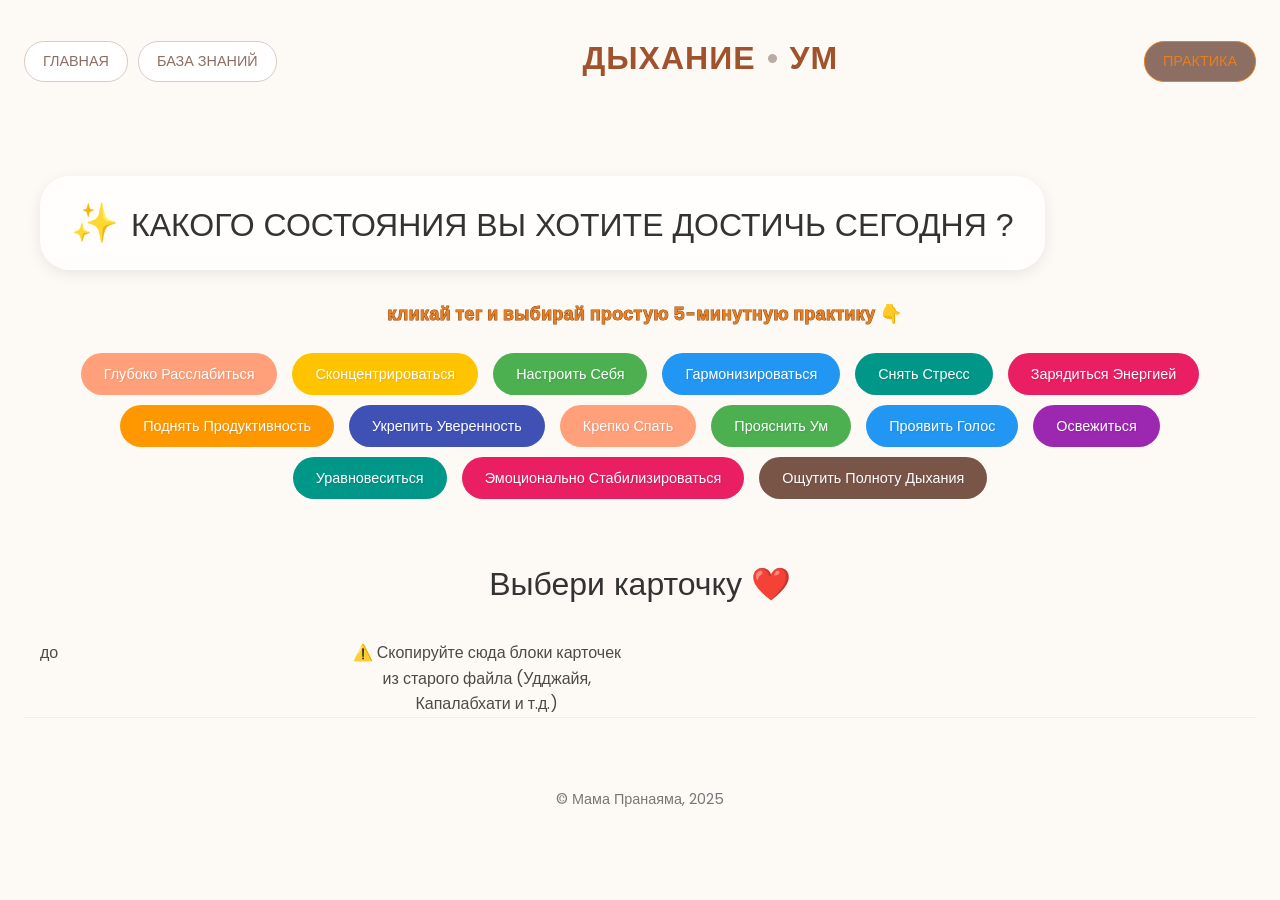
==== practice.html @ 649aad79 "Add initial HTML structure for practice page" ====
<!DOCTYPE html>
<html lang="ru">
<head>
    <meta charset="UTF-8">
    <meta name="viewport" content="width=device-width, initial-scale=1.0">
    <title>Мама-Пранаяма — Практика</title>
    <link rel="preconnect" href="https://fonts.googleapis.com">
    <link rel="preconnect" href="https://fonts.gstatic.com" crossorigin>
    <link href="https://fonts.googleapis.com/css2?family=Poppins:wght@300;400;500;600;700&display=swap" rel="stylesheet">
    <link rel="stylesheet" href="style.css">
</head>
<body>
    <div class="container">
        <!-- HEADER (Simplified) -->
        <header class="site-header">
            <div class="top-nav-bar">
                <div class="nav-group-left">
                    <a href="index.html" class="nav-button">ГЛАВНАЯ</a>
                    <a href="wiki.html" class="nav-button">БАЗА ЗНАНИЙ</a>
                </div>
                <h1 class="site-title">
                    <a class="site-title-link" href="index.html"> 
                      <span class="title-part">ДЫХАНИЕ</span><span class="title-separator"> • </span>
                      <span class="title-part">УМ</span>
                    </a>
                </h1>
                <div class="nav-group-right">
                    <a href="practice.html" class="nav-button current-page" style="border-color: #E67E22; color: #E67E22;">ПРАКТИКА</a>
                </div>
            </div>
        </header>

        <main class="pranayama-content">
            <!-- GAME / MOOD SELECTOR (Moved here from Index Header) -->
            <h2 id="tags-section" class="tags-prompt-headline">КАКОГО СОСТОЯНИЯ ВЫ ХОТИТЕ ДОСТИЧЬ СЕГОДНЯ ?</h2>
            <div class="tags-navigation">
                <div class="tag-prompt"> кликай тег и выбирай простую 5-минутную практику 👇</div> 
                
                <nav class="tags-navigation" aria-label="Фильтр техник по тегам">
                    <button class="tag" data-tag="Глубоко_Расслабиться" style="--tag-color: #FFA07A;">Глубоко Расслабиться</button>
                    <button class="tag" data-tag="Сконцентрироваться" style="--tag-color: #FFC300;">Сконцентрироваться</button>
                    <button class="tag" data-tag="Настроить_Себя" style="--tag-color: #4CAF50;">Настроить Себя</button>
                    <button class="tag" data-tag="Гармонизироваться" style="--tag-color: #2196F3;">Гармонизироваться</button>
                    <button class="tag" data-tag="Снять_Стресс" style="--tag-color: #009688;">Снять Стресс</button>
                    <button class="tag" data-tag="Зарядиться_Энергией" style="--tag-color: #E91E63;">Зарядиться Энергией</button>
                    <button class="tag" data-tag="Поднять_Продуктивность" style="--tag-color: #FF9800;">Поднять Продуктивность</button>
                    <button class="tag" data-tag="Укрепить_Уверенность" style="--tag-color: #3F51B5;">Укрепить Уверенность</button>
                    <button class="tag" data-tag="Крепко_Спать" style="--tag-color: #FFA07A;">Крепко Спать</button>
                    <button class="tag" data-tag="Прояснить_Ум" style="--tag-color: #4CAF50;">Прояснить Ум</button>
                    <button class="tag" data-tag="Проявить_Голос" style="--tag-color: #2196F3;">Проявить Голос</button>
                    <button class="tag" data-tag="Освежиться" style="--tag-color: #9C27B0;">Освежиться</button>
                    <button class="tag" data-tag="Уравновеситься" style="--tag-color: #009688;">Уравновеситься</button>
                    <button class="tag" data-tag="Эмоционально_Стабилизироваться" style="--tag-color: #E91E63;">Эмоционально Стабилизироваться</button>
                    <button class="tag" data-tag="Ощутить_Полноту_Дыхания" style="--tag-color: #795548;">Ощутить Полноту Дыхания</button>
                </nav>
            </div>

            <h2>Выбери карточку ❤️</h2>
            <!-- GRID WITH CARDS -->
            <div class="pranayama-grid" id="pranayamaGrid">
                <!-- Вставь сюда весь код карточек (<a href... class="pranayama-block">...</a>) из твоего старого index.html -->
                <!-- Я не буду дублировать их все здесь, чтобы не забивать ответ, просто скопируй блоки от <!-- Удджайя --> до <!-- Ситали -->
                <!-- НАЧАЛО ВСТАВКИ -->
                  <!-- Сюда вставь карточки -->
                  <p style="text-align:center; width: 100%;">⚠️ Скопируйте сюда блоки карточек из старого файла (Удджайя, Капалабхати и т.д.)</p>
                <!-- КОНЕЦ ВСТАВКИ -->
            </div>
        </main>

        <footer>
             <p style="text-align: center; margin-top: 40px;">© Мама Пранаяма, 2025</p>
        </footer>
    </div>
    <script src="script.js"></script>
</body>
</html>
---- style.css ----
/* Общие стили и сброс */

* {
    box-sizing: border-box;
    margin: 0;
    padding: 0;
}

html {
    scroll-behavior: smooth;
}

body {
    font-family: 'Poppins', -apple-system, BlinkMacSystemFont, 'Segoe UI', Roboto, Helvetica, Arial, sans-serif;
    line-height: 1.6;
    color: #4A4A4A;
    
    /* === ИЗМЕНЕНИЯ ЗДЕСЬ === */
    /* 1. Указываем путь к вашей сгенерированной картинке */
    background-image: url('https://25rom.github.io/texture-background.png'); 
    /* 2. Задаем базовый цвет фона, который будет виден, пока картинка грузится */
    background-color: #FFFBF5; 
    /* 3. Важное свойство, которое "прибивает" фон к окну браузера, чтобы он не прокручивался вместе с контентом */
    background-attachment: fixed;
    /* 4. Растягиваем картинку, чтобы она покрывала весь экран без искажений */
    background-size: cover;  /*cover
    
    display: flex;
    flex-direction: column;
    align-items: center;
    min-height: 100vh;
    padding: 20px;
}

/* body {
    font-family: 'Poppins', -apple-system, BlinkMacSystemFont, 'Segoe UI', Roboto, Helvetica, Arial, sans-serif;
    line-height: 1.6;
    color: #4A4A4A; /* Основной цвет текста на странице */
   /* background: linear-gradient(135deg, #FFF0E0 0%, #FFFAF0 100%);
  /*  display: flex;
   /* flex-direction: column;
 /*   align-items: center;
  /*  min-height: 100vh;
  /*  padding: 20px; /* ЗАКОММЕНТИРОВАЛ ЧТОБЫ ИСПОЛЬЗОВАТЬ ТЕКСТУРУ
/* }

.container {
    width: 100%;
    max-width: 1200px;
    margin: 0 auto;
    display: flex;
    flex-direction: column;
    flex-grow: 1;
}

/* Заголовок сайта и верхняя навигация */
.site-header {
    text-align: center;
    margin-bottom: 20px;
    width: 100%;
}

.top-nav-bar {
    display: flex;
    justify-content: space-between;
    align-items: center;
    margin-bottom: 25px;
    flex-wrap: wrap;
}

.nav-group-left,
.nav-group-right {
    display: flex;
    align-items: center;
    gap: 10px;
}

.site-title { /* Родительский H1 */
    font-size: 2em;
    font-weight: 600;
    letter-spacing: 1px;
    font-family: 'Poppins', sans-serif;
    margin: 0 15px;
    flex-grow: 1;
    text-align: center;
    min-width: 200px;
}

.site-title-link {
    text-decoration: none;
    color: #A0522D;
    position: relative;
    display: inline-block;
    padding-bottom: 8px;
    transition: letter-spacing 0.3s ease-out, color 0.3s ease-out;
    cursor: pointer;
}

.site-title-link .title-separator {
    color: #BCAAA4;
    transition: color 0.3s ease-out;
}

.site-title-link::after {
    content: '';
    position: absolute;
    left: 10%;
    width: 80%;
    bottom: 0;
    height: 1.5px;
    background-color: #E67E22;
    transform: scaleX(0);
    transform-origin: center;
    transition: transform 0.35s cubic-bezier(0.19, 1, 0.22, 1);
}

.site-title-link:hover {
    letter-spacing: 1.8px;
    color: #E67E22;
}

.site-title-link:hover .title-separator {
    color: #FFB74D;
}

.site-title-link:hover::after {
    transform: scaleX(1);
}

.nav-button {
    background-color: #FFFFFF;
    color: #8D6E63;
    padding: 8px 18px;
    text-decoration: none;
    border-radius: 20px;
    font-weight: 500;
    font-size: 0.9em;
    transition: background-color 0.2s, transform 0.2s, color 0.2s, border-color 0.2s, box-shadow 0.2s;
    border: 1.5px solid #D7CCC8;
    white-space: nowrap;
}

.nav-button:hover {
    background-color: #F5F5F5;
    color: #795548;
    border-color: #BCAAA4;
    transform: translateY(-1px);
    box-shadow: 0 2px 4px rgba(0,0,0,0.05);
}

.nav-button.active {
    background-color: #E0E0E0;
    color: #6D4C41;
    border: 1.5px solid #795548;
    box-shadow: 0 0 8px rgba(121, 85, 72, 0.2);
}

.tag-prompt {
    font-family: 'Poppins', sans-serif;
    font-size: 1.1em;
    font-weight: 600;
    color: #E67E22;
    margin-bottom: 15px;
    text-align: left;
    padding-left: 10px;
    -webkit-text-stroke: 1px #8B4513;
    text-stroke: 1px #8B4513;
    paint-order: stroke fill;
    letter-spacing: 0.5px;
}

.tags-navigation {
    display: flex;
    flex-wrap: wrap;
    justify-content: center;
    gap: 10px 15px;
    margin-bottom: 30px;
}

.tag {
    background-color: var(--tag-color, #E0E0E0);
    color: #fff;
    padding: 10px 20px;
    border: 3px solid transparent;
    border-radius: 25px;
    cursor: pointer;
    font-size: 0.9em;
    font-weight: 500;
    transition: transform 0.2s ease-in-out, box-shadow 0.2s ease-in-out, background-color 0.2s ease-in-out, filter 0.2s ease-in-out, border-color 0.2s ease-in-out;
    text-shadow: 1px 1px 2px rgba(0,0,0,0.1);
}

.tag:hover {
    transform: translateY(-2px) scale(1.05);
    box-shadow: 0 4px 10px rgba(0, 0, 0, 0.15);
}

.tag.active {
    border: 3px solid #FFFFFF;
    box-shadow: 0 0 10px var(--tag-color, #777), 0 0 5px rgba(0,0,0,0.3);
    filter: brightness(1.1);
    transform: scale(1.03);
}
.tag.reset-filter {
    background-color: #777;
    color: white;
    border-color: transparent;
}
.tag.reset-filter:hover {
     background-color: #555;
     box-shadow: 0 4px 10px rgba(0, 0, 0, 0.15);
}

/* Контент с пранаямами (index.html) */
.pranayama-content h2 {
    text-align: center;
    font-size: 2em;
    color: #333;
    margin-bottom: 30px;
    font-weight: 400;
}

.pranayama-grid {
    display: grid;
    grid-template-columns: repeat(auto-fill, minmax(280px, 1fr)); /* Возвращаем auto-fill для правильной сетки */
    gap: 25px;
    justify-content: center; /* Центрируем группу карточек */
}

    /* =================================================================== */
/* === СТИЛИ ДЛЯ СЕКЦИИ "ТИПЫ ПРАКТИК" С ФОНОВЫМ ИЗОБРАЖЕНИЕМ === */
/* =================================================================== */

.pranayama-types-section {
    /* 1. Добавляем ваше фоновое изображение по прямой ссылке */
    background-image: url('https://25rom.github.io/texture-background01.jpeg');
    
    /* 2. Настраиваем его отображение */
    background-size: cover; /* Растягивает картинку, чтобы она полностью покрыла блок */
    background-position: center center; /* Центрирует картинку */
    
    /* 3. Добавляем отступы, скругление и тень для красоты */
    padding: 50px 20px; /* Вертикальные отступы 50px, горизонтальные 20px */
    border-radius: 15px; /* Скругляем углы всего блока */
    margin: 40px 0; /* Добавляем внешние отступы, чтобы отделить от других секций */
    box-shadow: 0 5px 20px rgba(0, 0, 0, 0.08);
    text-align: center;
}

/* --- Улучшаем читаемость заголовка на новом фоне --- */
.pranayama-types-section h2 {
    color: #333; /* Убеждаемся, что цвет контрастный */
    /* Добавляем легкую тень под текстом, чтобы он "отделился" от фона */
    text-shadow: 0px 1px 3px rgba(255, 255, 255, 0.6); 
    margin-bottom: 30px; /* Увеличиваем отступ до кнопок */
}

    
/* =================================================================== */
/* === ОБНОВЛЕННЫЕ СТИЛИ ДЛЯ КАРТОЧЕК ПРАНАЯМ С ФОНОВЫМ ИЗОБРАЖЕНИЕМ === */
/* =================================================================== */

.pranayama-block {
    /* --- ИЗМЕНЕНИЯ В ОСНОВНОМ БЛОКЕ --- */
    /* Убираем сплошной цвет фона */
    /* background-color: #ffffff; */ 

    /* 1. Добавляем ваше фоновое изображение по прямой ссылке */
    background-image: url('https://25rom.github.io/texture-background0.jpeg');
    
    /* 2. Настраиваем его отображение */
    background-size: cover; /* Растягивает картинку, чтобы она полностью покрыла блок */
    background-position: center center; /* Центрирует картинку */
    background-repeat: no-repeat; /* Запрещает повторение */
    
    /* 3. Остальные стили для позиционирования и анимации */
    border-radius: 12px;
    padding: 50px 20px 40px 20px;
    text-align: center;
    text-decoration: none;
    color: #333;
    box-shadow: 0 5px 15px rgba(0, 0, 0, 0.08);
    transition: top 0.3s ease-in-out, box-shadow 0.3s ease-in-out, opacity 0.3s ease-in-out;
    display: flex;
    flex-direction: column;
    justify-content: center;
    min-height: 170px;
    position: relative; /* Необходимо для работы псевдо-элемента и дочерних absolute-элементов */
    top: 0;
  /*  overflow: hidden; /* Скрывает все, что выходит за пределы скругленных углов (важно для ::before) */
    z-index: 1;
}

/* --- ДОБАВЛЕН ПСЕВДО-ЭЛЕМЕНТ ДЛЯ УЛУЧШЕНИЯ ЧИТАЕМОСТИ --- */
/* Этот слой находится между фоновой картинкой и текстом */
.pranayama-block::before {
    content: '';
    position: absolute;
    top: 0;
    left: 0;
    width: 100%;
    height: 100%;
    /* Белый полупрозрачный слой. 0.7 - 70% непрозрачности. Можете поставить 0.8, если текст плохо видно. */
    background-color: rgba(255, 255, 255, 0.7); 
    z-index: -1; /* Помещаем этот слой ПОД текстом, но НАД фоновой картинкой */
    transition: background-color 0.3s ease; /* Плавный переход для hover-эффекта */
}

/* --- ЭФФЕКТ ПРИ НАВЕДЕНИИ --- */
.pranayama-block:hover {
    top: -5px;
    box-shadow: 0 8px 25px rgba(0, 0, 0, 0.12);
    z-index: 9999;
}

/* При наведении делаем белый слой чуть более прозрачным, чтобы картинка стала четче */
.pranayama-block:hover::before {
    background-color: rgba(255, 255, 255, 0.5);
}


/* --- ИСПРАВЛЕННЫЕ СТИЛИ ДЛЯ ВНУТРЕННЕГО КОНТЕНТА --- */
/* Убеждаемся, что весь текст и иконки находятся НАД фоном */

.pranayama-block h3 {
    font-size: 1.4em;
    font-weight: 500;
    margin: 0;
    position: relative; /* Добавляем, чтобы z-index сработал */
    z-index: 9999; /* Явно указываем, что заголовок находится выше фона */
}

.pranayama-top-info {
    position: absolute;
    top: 15px;
    left: 15px;
    display: flex;
    align-items: center;
    gap: 8px;
    z-index: 9999; /* Этот z-index уже был, он достаточно высокий, все отлично */
}
.pranayama-class-label {
    padding: 4px 10px;
    font-size: 0.75em;
    font-weight: 600;
    color: white;
    border-radius: 5px;
    text-transform: uppercase;
    letter-spacing: 0.5px;
}
.label-basic { background-color: #808000; }
.label-balancing { background-color: #40E0D0; }
.label-activating { background-color: #FFA500; }
.label-calming { background-color: #B0C4DE; }

.level-indicator {
    position: relative;
    display: inline-flex;
    align-items: center;
    cursor: default;
}
.level-icon { font-size: 1.2em; line-height: 1; }
.level-tooltip-text {
    visibility: hidden; opacity: 0; width: 260px; background-color: #444;
    color: #fff; text-align: left; border-radius: 6px; padding: 10px 15px;
    position: absolute; z-index: 9999;
    bottom: 140%; left: 50%;
    transform: translateX(-50%);
    transition: opacity 0.3s ease-in-out, visibility 0.3s ease-in-out;
    box-shadow: 0 2px 8px rgba(0,0,0,0.2); font-size: 0.8em; line-height: 1.5;
}
.level-tooltip-text strong { color: #FFD700; display: block; margin-bottom: 5px; }
.level-indicator:hover .level-tooltip-text { visibility: visible; opacity: 1; }

.tooltip-icon-container {
    position: absolute;
    top: 15px;
    right: 15px;
    cursor: pointer;
    z-index: 9999;
}
.tooltip-icon {
    display: inline-block; width: 22px; height: 22px; border-radius: 50%;
    background-color: #A0A0A0; color: white; text-align: center;
    line-height: 22px; font-size: 0.9em; font-weight: bold; transition: background-color 0.2s;
}
.tooltip-icon-container:hover .tooltip-icon { background-color: #777; }

.tooltip-text {
    visibility: hidden; opacity: 0;
    width: 280px; 
    background-color: #3f3f3f;
    color: #f0f0f0;
    text-align: left;
    border-radius: 8px;
    padding: 15px;
    position: absolute; z-index: 9999;
    bottom: 130%;
    right: 0;
    transition: opacity 0.35s cubic-bezier(0.25, 0.8, 0.25, 1),
                visibility 0.35s cubic-bezier(0.25, 0.8, 0.25, 1),
                transform 0.35s cubic-bezier(0.25, 0.8, 0.25, 1);
    box-shadow: 0 8px 25px rgba(0,0,0,0.3);
    font-size: 0.7em; 
    line-height: 1.5; 
    transform: translateY(10px);
}

.tooltip-icon-container:hover .tooltip-text {
    visibility: visible;
    opacity: 1;
    transform: translateY(0);
}

.tooltip-text strong {
    color: #FFC107;
    display: block;
    margin-bottom: 4px;
    font-size: 1.05em;
    border-bottom: 1px solid #555;
    padding-bottom: 6px;
}

.tooltip-text p {
    margin-bottom: 4px;
    /* white-space: nowrap;    // Убедись, что это закомментировано или удалено для переноса */
}
.tooltip-text p:last-child {
    margin-bottom: 0;
}

.tooltip-text::after {
    content: "";
    position: absolute;
    top: 100%;
    right: 15px;
    border-width: 7px;
    border-style: solid;
    border-color: #3f3f3f transparent transparent transparent;
}


.pranayama-block.filtered-out {
    opacity: 0.25;
    pointer-events: none;
    transform: scale(0.95) translateY(0);
}

.pranayama-duration {
    position: absolute;
    bottom: 15px;
    left: 15px;
    display: flex;
    align-items: center;
    font-size: 0.8em;
    color: #555;
    background-color: rgba(240, 240, 240, 0.9);
    padding: 5px 8px;
    border-radius: 6px;
    z-index: 5;
}

.duration-icon {
    margin-right: 6px;
    font-size: 1.1em;
    line-height: 1;
}
.duration-text {
    font-weight: 500;
}

/* Стили для контентных страниц (friends.html, projects.html, 101.html) */
.content-page {
    padding: 20px 0;
    flex-grow: 1;
}
.content-page h2 {
    text-align: center;
    font-size: 2.2em;
    color: #333;
    margin-bottom: 40px;
    font-weight: 500;
}

.content-grid {
    display: grid;
    grid-template-columns: repeat(auto-fit, minmax(280px, 1fr));
    gap: 25px;
}

.content-block {
    background-color: #ffffff;
    border-radius: 10px;
    padding: 25px 20px;
    text-align: center;
    text-decoration: none;
    color: #333;
    box-shadow: 0 4px 12px rgba(0, 0, 0, 0.07);
    transition: transform 0.2s ease-in-out, box-shadow 0.2s ease-in-out;
    display: flex;
    flex-direction: column;
    justify-content: center;
    align-items: center;
    min-height: 120px;
}

.content-block:hover {
    transform: translateY(-4px);
    box-shadow: 0 6px 20px rgba(0, 0, 0, 0.1);
}

.content-block h3 {
    font-size: 1.3em;
    font-weight: 500;
    margin: 0;
}

/* Кнопки контактов в футере */
.contact-buttons {
    display: flex;
    justify-content: center;
    gap: 20px;
    margin-bottom: 15px;
}

.contact-button {
    display: inline-flex;
    align-items: center;
    justify-content: center;
    width: 44px;
    height: 44px;
    border-radius: 50%;
    color: white;
    text-decoration: none;
    transition: background-color 0.2s, transform 0.2s;
    box-shadow: 0 2px 5px rgba(0,0,0,0.15);
}

.contact-button svg {
    width: 22px;
    height: 22px;
}

.contact-button:hover {
    transform: translateY(-2px);
    box-shadow: 0 4px 8px rgba(0,0,0,0.2);
}

.contact-telegram { background-color: #0088cc; }
.contact-telegram:hover { background-color: #0077b3; }
.contact-email { background-color: #c71610; }
.contact-email:hover { background-color: #b3120e; }

/* Подвал */
footer {
    text-align: center;
    margin-top: auto;
    padding: 30px 0 10px 0;
    color: #777;
    font-size: 0.9em;
    border-top: 1px solid #eee;
    width: 100%;
}

/* Адаптивность */
@media (max-width: 992px) {
    .site-title { font-size: 1.8em; }
    .nav-button { padding: 7px 15px; font-size: 0.85em; }
}

@media (max-width: 768px) {
    .top-nav-bar { flex-direction: column; gap: 15px; }
    .nav-group-left, .nav-group-right { width: 100%; justify-content: center; }
    .site-title { font-size: 1.9em; margin-bottom: 10px; order: -1; }
    .tag-prompt { text-align: center; margin-top: 10px; }
    .pranayama-content h2, .content-page h2 { font-size: 1.8em; }
    .pranayama-grid { /* На мобильных auto-fit может быть предпочтительнее, чтобы избежать пустого пространства справа, если последняя строка неполная */
        grid-template-columns: repeat(auto-fit, minmax(250px, 1fr)); 
        gap: 20px;
        /* justify-content: center; -- Для auto-fit обычно не так критично, как для auto-fill */
    }
    .content-grid { grid-template-columns: repeat(auto-fit, minmax(250px, 1fr)); gap: 20px; }
    .tooltip-text { width: calc(100vw - 60px) !important; max-width: 300px !important; }
}
/* Стили для иконки чакры (глаз) и ее тултипа */
/* ================================================================ */
/* ИСПРАВЛЕННЫЕ И АДАПТИРОВАННЫЕ СТИЛИ ДЛЯ ТУЛТИПА ЧАКРЫ (👁)   */
/* ================================================================ */

.chakra-info-container {
    position: absolute;
    bottom: 15px;      
    right: 15px;       
    z-index: 9999; /* Чуть выше, чем другие элементы карточки, но ниже тултипа */
    cursor: default; 
}

.chakra-eye-icon {
    display: inline-block;
    font-size: 1.6em; /* Размер иконки "глаз", можно настроить */
    line-height: 1;
    color: #757575; /* Цвет иконки "глаз", можно настроить */
    transition: transform 0.2s ease-out, color 0.2s ease-out;
}

.chakra-info-container:hover .chakra-eye-icon {
    transform: scale(1.15);
    color: #333;
}

.chakra-tooltip-text {
    /* --- ИСХОДНОЕ СОСТОЯНИЕ: СКРЫТ --- */
    visibility: hidden; 
    opacity: 0;
    
    /* --- ВНЕШНИЙ ВИД (как у .tooltip-text) --- */
    width: auto; /* Автоматическая ширина по содержимому */
    min-width: 160px; /* Минимальная ширина для читаемости */
    max-width: 280px; /* Максимальная ширина, как у эталона */
    background-color: #3f3f3f;
    color: #f0f0f0;
    text-align: left;
    border-radius: 8px;
    padding: 10px 15px; /* Внутренние отступы, как у эталона (или чуть меньше, например 10px 12px) */
    box-shadow: 0 5px 15px rgba(0,0,0,0.25); /* Тень */
    font-size: 0.8em;  /* Размер шрифта, можно немного увеличить до 0.85em, если нужно */
    line-height: 1.5;  /* Межстрочный интервал */
    white-space: normal; /* Для переноса строк */

    /* --- ПОЗИЦИОНИРОВАНИЕ (ВАЖНО!) --- */
    position: absolute; 
    z-index: 9999;       /* Выше чем иконка и другие элементы */
    bottom: 115%;      /* Расположение НАД родительским .chakra-info-(т.е. над иконкой "👁") 
                           Подбирай значение (110%-130%), чтобы было комфортно и стрелочка смотрела куда надо */
    right: -5px;       /* Сдвигаем немного вправо относительно правого края иконки, чтобы выровнять по аналогии с .tooltip-text (который right:0 от своего контейнера)
                           Можешь экспериментировать с этим значением (0, -5px, 5px) */
    
    /* --- АНИМАЦИЯ (как у .tooltip-text) --- */
    transform: translateY(10px); /* Начальное смещение вниз для анимации "вылета" */
    transition: opacity 0.3s cubic-bezier(0.25, 0.8, 0.25, 1),
                visibility 0.3s cubic-bezier(0.25, 0.8, 0.25, 1), /* Немного короче, чтобы быстрее скрывался */
                transform 0.3s cubic-bezier(0.25, 0.8, 0.25, 1);
    pointer-events: none; /* Чтобы не мешал событиям мыши */
}

.chakra-info-container:hover .chakra-tooltip-text {
    visibility: visible;
    opacity: 1;
    transform: translateY(0); /* Возвращаем на место при наведении */
}

.chakra-tooltip-text strong { /* Для заголовка "☸ ЧАКРА:" */
    color: #FFD700; /* Желтый цвет, как у эталона */
    display: block;
    font-size: 1.05em; /* Размер шрифта заголовка */
    
    /* --- ЛИНИЯ-РАЗДЕЛИТЕЛЬ И ОТСТУПЫ (как у .tooltip-text strong) --- */
    border-bottom: 1px solid #555; /* Линия-разделитель */
    margin-bottom: 4px;   /* Отступ ПОД текстом заголовка ДО линии */
    padding-bottom: 6px;  /* Отступ ПОД линией ДО первого названия чакры */
}
/* ЭТУ ШТУКУ ВСТАВИЛ
.tooltip-text p {
    margin-bottom: 4px;
    /* white-space: nowrap;    // Убедись, что это закомментировано или удалено для переноса */
}
.tooltip-text p:last-child {
    margin-bottom: 0;
}
/* ЭТУ ШТУКУ ВСТАВИЛ
/* --- СТРЕЛОЧКА (как у .tooltip-text::after, но центрируем) --- */
.chakra-tooltip-text::after {
    content: "";
    position: absolute;
    top: 100%; /* Снизу тултипа */
    /* Центрируем стрелку относительно тултипа */
    left: 50%; 
    transform: translateX(-50%); 
    /* Если тултип выравнивается по правому краю иконки, 
       то стрелку можно привязать к правому краю, как у эталона:
       right: 15px; (убери left и transform) - НО ДЛЯ НАШЕГО СЛУЧАЯ ЦЕНТР ЛУЧШЕ */

    border-width: 7px;
    border-style: solid;
    border-color: #3f3f3f transparent transparent transparent; /* Треугольник, указывающий вниз (к иконке) */
}

/* Стиль для названий чакр - НЕБЕСНО-ГОЛУБОЙ ТЕПЛОГО ОТТЕНКА */
.chakra-tooltip-text span[style*="color"] { /* Применяем к спанам с инлайн-стилем цвета, если он там остался */
  /*  color: #87CEEB !important; /* Небесно-голубой. '!important' на всякий случай, если инлайн-стиль будет мешать */
}
/* Если инлайн-стилей цвета в HTML для чакр уже нет, а есть класс .chakra-name, то: */
/*
.chakra-tooltip-text .chakra-name {
    color: #87CEEB; // SkyBlue
    // Или более теплый оттенок:
    // color: #ADD8E6; // LightBlue
    // color: #B0E0E6; // PowderBlue
}
*/

@media (max-width: 480px) {
    body { padding: 10px; }
    .site-title { font-size: 1.5em; }
    .nav-button { padding: 6px 12px; font-size: 0.8em; }
    .nav-group-left, .nav-group-right { flex-wrap: wrap; gap: 8px; }
    .tag-prompt { font-size: 1em; }
    .tag { padding: 7px 12px; font-size: 0.8em; }
    .pranayama-block, .content-block { min-height: 100px; }
    .pranayama-block h3, .content-block h3 { font-size: 1.1em; }
    .pranayama-top-info { top: 10px; left: 10px; gap: 6px;}
    .tooltip-icon-{ top: 10px; right: 10px; }
    .tooltip-text, .level-tooltip-text { width: calc(100vw - 40px) !important; max-width: 250px !important; }
    .pranayama-duration { bottom: 10px; left: 10px; font-size: 0.75em; }
}

/* --- Базовый слой для ВСЕХ карточек --- */
.pranayama-block {
    position: relative; /* Обязательно, чтобы z-index сработал */
    z-index: 1;         /* Начальный слой для всех карточек */
}

/* =================================================================== */
/* ===       ИНФОГРАФИКА С СИЛУЭТОМ (ИСПРАВЛЕННЫЕ ТУЛТИПЫ)        === */
/* =================================================================== */

.silhouette-infographic-section {
    text-align: center;
    padding: 60px 20px;
    margin-top: 40px;
}

.infographic-container {
    position: relative;
    max-width: 500px;
    margin: 0 auto;
    opacity: 0.85;
    background-image: url('pranayama-infographic.png');
    background-size: contain;
    background-position: center;
    background-repeat: no-repeat;
    aspect-ratio: 1 / 1;
}

.interactive-marker {
    position: absolute;
    transform: translate(-50%, -50%);
    z-index: 20; /* Поднимаем маркеры выше */
}

.interactive-marker:hover {
    z-index: 20; /* При наведении маркер становится еще выше */
}

.marker-dot {
    width: 20px;
    height: 20px;
    background-color: rgba(255, 122, 89, 0.7);
    border-radius: 50%;
    border: 2px solid white;
    box-shadow: 0 0 0 5px rgba(255, 122, 89, 0.3);
    cursor: pointer;
    transition: transform 0.3s ease;
}

/* ОБЩИЕ СТИЛИ ДЛЯ ТУЛТИПА */
.tooltip-content {
    position: absolute;
    width: 260px;
    padding: 18px;
    border-radius: 12px;
    text-align: left;
    background-color: rgba(255, 255, 255, 0.85);
    backdrop-filter: blur(8px);
    -webkit-backdrop-filter: blur(8px);
    border: 1px solid rgba(255, 255, 255, 0.9);
    box-shadow: 0 4px 15px rgba(0,0,0,0.1);
    opacity: 0;
    visibility: hidden;
    transition: opacity 0.3s ease, transform 0.3s ease;
    pointer-events: none; /* Важно, чтобы не мешать другим :hover */
}

/* СТРЕЛОЧКА */
.tooltip-content::after {
    content: '';
    position: absolute;
    border-width: 8px;
    border-style: solid;
}

/* Модификатор: открывается ВПРАВО */
.tooltip-opens-right .tooltip-content {
    top: 50%;
    left: 140%;
    transform: translate(10px, -50%);
}
.tooltip-opens-right .tooltip-content::after {
    top: 50%; right: 100%;
    transform: translateY(-50%);
    border-color: transparent rgba(255, 255, 255, 0.85) transparent transparent;
}

/* Модификатор: открывается ВЛЕВО */
.tooltip-opens-left .tooltip-content {
    top: 50%;
    right: 140%;
    transform: translate(-10px, -50%);
}
.tooltip-opens-left .tooltip-content::after {
    top: 50%; left: 100%;
    transform: translateY(-50%);
    border-color: transparent transparent transparent rgba(255, 255, 255, 0.85);
}

/* Текст внутри тултипа */
.tooltip-content h4 {
    margin-top: 0; margin-bottom: 10px; padding-bottom: 8px;
    color: #2c2c2c;
    font-weight: 600;
    text-align: center;
    border-bottom: 1px solid rgba(0,0,0,0.08);
}
.tooltip-content p {
    font-size: 0.95rem;
    color: #3f3f3f;
    line-height: 1.5;
    margin: 0;
    white-space: normal;
}

/* Показываем тултип при наведении на маркер */
.interactive-marker:hover .tooltip-content {
    opacity: 1;
    visibility: visible;
    transform: translate(0, -50%);
    pointer-events: auto;
}

/* =================================================================== */
/* === ФИНАЛЬНЫЙ ИСПРАВЛЕННЫЙ CSS ДЛЯ ИНФОГРАФИКИ (v3) === */
/* =================================================================== */

/* --- Стили для секции с инфографикой --- */
.silhouette-infographic-section {
    text-align: center;
    padding: 0 20px 60px 20px; 
    margin-top: 20px; 
}

.infographic-{
    position: relative;
    max-width: 500px;
    margin: 0 auto;
    opacity: 0.85;
    background-image: url('pranayama-infographic.png');
    background-size: contain;
    background-position: center;
    background-repeat: no-repeat;
    aspect-ratio: 1 / 1;
}

.interactive-marker {
    position: absolute;
    transform: translate(-50%, -50%);
}

.marker-dot {
    width: 20px;
    height: 20px;
    background-color: rgba(255, 122, 89, 0.7);
    border-radius: 50%;
    border: 2px solid white;
    box-shadow: 0 0 0 5px rgba(255, 122, 89, 0.3);
    cursor: pointer;
    transition: transform 0.3s ease;
}

/* --- ОБЩИЕ стили для всех тултипов (ФИНАЛЬНЫЙ ДИЗАЙН) --- */
.tooltip-content {
    position: absolute;
    
    /* ФИКС ЧИТАЕМОСТИ И ДИЗАЙНА */
    background-color: rgba(255, 255, 255, 0.75); /* Полупрозрачный фон */
    backdrop-filter: blur(8px);                  /* Эффект "матового стекла" */
    -webkit-backdrop-filter: blur(8px);
    
    /* РАМКА И СВЕЧЕНИЕ (как у активного тега) */
    border: 2px solid #FFFFFF;                  
    box-shadow: 0 0 12px rgba(100, 150, 200, 0.3), 0 4px 10px rgba(0,0,0,0.1);
    
    /* ФИКС ШИРИНЫ */
    width: 260px; /* Задаем комфортную ширину по умолчанию */
    
    padding: 18px;
    border-radius: 12px;
    text-align: left;
    
    opacity: 0;
    visibility: hidden;
    transition: opacity 0.3s ease, transform 0.3s ease;
}

/* --- СТРЕЛОЧКА-УКАЗАТЕЛЬ --- */
.tooltip-content::after {
    content: '';
    position: absolute;
    border-width: 8px;
    border-style: solid;
}

/* --- Модификатор: открывается ВПРАВО --- */
.tooltip-opens-right .tooltip-content {
    top: 50%;
    left: 140%;
    transform: translate(10px, -50%);
}
.tooltip-opens-right .tooltip-content::after {
    top: 50%;
    right: 100%;
    transform: translateY(-50%);
    border-color: transparent white transparent transparent; /* Сделали стрелку непрозрачной */
}

/* --- Модификатор: открывается ВЛЕВО --- */
.tooltip-opens-left .tooltip-content {
    top: 50%;
    right: 140%;
    left: auto;
    transform: translate(-10px, -50%);
}
.tooltip-opens-left .tooltip-content::after {
    top: 50%;
    left: 100%;
    transform: translateY(-50%);
    border-color: transparent transparent transparent white; /* Сделали стрелку непрозрачной */
}

/* --- Стили для текста внутри тултипа --- */
.tooltip-content h4 {
    margin-top: 0;
    margin-bottom: 8px;
    color: #2c2c2c;
    font-weight: 600;
    text-align: center; /* <<< ВОТ ЭТО ИЗМЕНЕНИЕ */
    border-bottom: 1px solid rgba(0,0,0,0.08); /* Добавим легкий разделитель */
    padding-bottom: 8px;  /* <<< ВОТ ЭТО ИЗМЕНЕНИЕ */
}
.tooltip-content p {
    display: flex;
    align-items: flex-start;
    gap: 8px;
    font-size: 0.95rem; /* Немного увеличим текст для читаемости */
    color: #3f3f3f;
    line-height: 1.5;
    margin: 0;
    white-space: normal; /* Разрешаем перенос текста */
}

/* --- Эффект при наведении --- */
/* --- Эффект при наведении (для десктопа) --- */
.interactive-marker:hover .marker-dot {
    transform: scale(1.1);
}
.interactive-marker:hover .tooltip-content {
    opacity: 1;
    visibility: visible;
    transform: translate(0, -50%);
}

/* !!! НОВОЕ ПРАВИЛО ДЛЯ КЛИКА (для мобильных) !!! */
.interactive-marker.is-active .tooltip-content {
    opacity: 1;
    visibility: visible;
    transform: translate(0, -50%);
}

/* =================================================================== */
/* === СТИЛИ ДЛЯ ИНТЕРАКТИВНОГО ЗАГОЛОВКА (остаются без изменений) === */
/* =================================================================== */

.hero-text-{
    text-align: center;
    padding: 40px 20px 20px 20px;
}

.typing-headline-multiline {
    display: flex;
    flex-direction: column;
    align-items: center;
    text-align: center;
    justify-content: center;
    min-height: 120px; 
}

.headline-static-part {
    font-size: 1.8rem;
    font-weight: 300;
    color: #8D6E63;
    text-transform: uppercase;
    letter-spacing: 3px;
    margin-bottom: 15px;
}

.typing-effect {
    font-size: 2.8rem;
    font-weight: 500;
    text-transform: uppercase;
    position: relative;
    color: #F2C94C;
}

.typing-effect::after {
    content: '|';
    position: absolute;
    right: -15px;
    top: -5px;
    font-weight: 300;
    font-size: 2.8rem;
    color: #888;
    animation: blink 0.7s infinite;
}

@keyframes blink {
    0% { opacity: 1; }
    49% { opacity: 1; }
    50% { opacity: 0; }
    100% { opacity: 0; }
}

/* ======================= КОНЕЦ БЛОКА СТИЛЕЙ ======================= */

/* =================================================================== */
/* === СТИЛИ ДЛЯ БЛОКА "ТИПЫ ПРАНАЯМ" === */
/* =================================================================== */

/* =================================================================== */
/* === СТИЛИ ДЛЯ БЛОКА "4 ТИПА ПРАКТИК" (ФИНАЛЬНАЯ ВЕРСИЯ) === */
/* =================================================================== */

.pranayama-types-section {
    padding: 20px 20px;
    text-align: center;
    background-color: #FFFBF5;
    border-radius: 20px;
    margin: 20px 0 0 0; /* Убираем нижний отступ, чтобы блок был ближе к тегам */
}

.pranayama-types-section h2 {
    font-size: 2.2rem;
    font-weight: 500;
    color: #333;
    margin-bottom: 40px;
}

.types-grid-container{
    display: grid;
    grid-template-columns: repeat(2, 1fr);
    /* ИЗМЕНЕНИЕ: Уменьшаем высоту блоков, как вы и хотели */
    grid-template-rows: repeat(2, 112px); 
    gap: 22px;
    max-width: 900px;
    margin: 0 auto;
}

/* Стили для ссылок-карточек */
.type-card {
    text-decoration: none;
    color: white;
    position: relative;
    border-radius: 25px;
    overflow: hidden;
    padding: 20px;
    /* ИЗМЕНЕНИЕ: Заголовок теперь будет по центру карточки */
    display: flex;
    justify-content: center; 
    align-items: center;
    text-align: center;
    transition: transform 0.3s ease, box-shadow 0.3s ease;
}

.type-card:hover {
    transform: translateY(-5px);
    box-shadow: 0 10px 30px rgba(0,0,0,0.15);
}

/* === НОВЫЙ ЭФФЕКТ ПОЯВЛЕНИЯ ОПИСАНИЯ === */
/* Описание будет появляться поверх, а не сдвигать текст */
.type-card .type-description {
    position: absolute;
    top: 0;
    left: 0;
    width: 100%;
    height: 100%;
    background-color: rgba(0, 0, 0, 0.55); /* Полупрозрачное затемнение */
    display: flex;
    justify-content: center;
    align-items: center;
    padding: 15px;
    opacity: 0; /* Скрыто по умолчанию */
    transition: opacity 0.3s ease-in-out;
}

.type-card:hover .type-description {
    opacity: 1; /* Появляется при наведении */
}

.type-description p {
    font-size: 0.9rem;
    line-height: 1.5;
    margin: 0;
    color: white; /* Текст на затемненном фоне будет белым */
}

/* Задаем цвета для каждого типа */
.type-card.basic { background-color: #808000; }
.type-card.activating { background-color: #FFC107; }
.type-card.balancing { background-color: #40E0D0; }
.type-card.calming { background-color: #B0C4DE; }

.type-card h3 {
    /* ИЗМЕНЕНИЕ: Уменьшаем шрифт, чтобы он помещался в новый размер блока */
    font-size: 1.4rem; 
    font-weight: 600;
    margin: 0;
    text-shadow: 1px 1px 3px rgba(0,0,0,0.3);
    /* Добавляем плавность для исчезновения заголовка */
    transition: opacity 0.3s ease-in-out;
}

/* ИЗМЕНЕНИЕ: При наведении заголовок будет исчезать, уступая место описанию */
.type-card:hover h3 {
    opacity: 0;
}


/* === НОВЫЙ БЛОК: СТИЛИ ДЛЯ ЗАГОЛОВКА ПЕРЕД ТЕГАМИ === */
/* Этот код нужно будет добавить, если его еще нет */
/* === НОВЫЙ ДИЗАЙН ДЛЯ ЗАГОЛОВКА ПЕРЕД ТЕГАМИ === */
.tags-prompt-headline {
    text-align: center;
    font-size: 1.5rem;
    font-weight: 500; /* Сделаем чуть жирнее */
    color: #4A4A4A;
    margin: 60px auto 40px auto; /* Увеличим отступы */
    
    /* Превращаем в "карточку" */
    display: inline-block; /* Чтобы фон облегал текст */
    background-color: rgba(255, 255, 255, 0.7);
    padding: 15px 30px;
    border-radius: 30px;
    box-shadow: 0 4px 15px rgba(0, 0, 0, 0.08);
    backdrop-filter: blur(5px);
    -webkit-backdrop-filter: blur(5px);
    border: 1px solid rgba(255, 255, 255, 0.2);
}

/* Добавляем иконку перед текстом */
.tags-prompt-headline::before {
    content: '✨'; /* Можете выбрать любой другой смайлик */
    margin-right: 12px;
    font-size: 1.2em;
}

/* Адаптивность для мобильных */
@media (max-width: 768px) {
    .types-grid-container {
        grid-template-columns: 1fr;
        grid-template-rows: auto;
        gap: 15px;
    }
    .type-card {
        /* Высота для мобильных, чтобы было удобно нажимать */
        min-height: 100px; 
    }
}
/* =================================================================== */
/* === СТИЛИ ДЛЯ БЛОКА 1: "БЫСТРЫЕ ВЫГОДЫ" === */
/* =================================================================== */

.quick-benefits-section {
    display: flex;
    justify-content: center;
    align-items: flex-start;
    flex-wrap: wrap;
    gap: 30px;
    padding: 40px 20px;
    max-width: 900px;
    margin: 0 auto; /* Центрируем весь блок */
    border-bottom: 1px solid rgba(0, 0, 0, 0.08); /* Легкий разделитель снизу */
}

.benefit-item {
    display: flex;
    flex-direction: column;
    align-items: center;
    text-align: center;
    width: 200px; /* Задаем ширину для каждого элемента */
}

.benefit-icon {
    font-size: 3rem;
    line-height: 1;
    margin-bottom: 15px;
    background-color: #fffaf0; /* Легкий фон, чтобы выделить */
    width: 80px;
    height: 80px;
    display: flex;
    align-items: center;
    justify-content: center;
    border-radius: 50%;
    box-shadow: 0 4px 15px rgba(0, 0, 0, 0.07);
}

.benefit-title {
    font-size: 1.1rem;
    font-weight: 500;
    color: #4A4A4A;
}

/* =================================================================== */
/* === СТИЛИ ДЛЯ БЛОКА 2: "ЗНАКОМСТВО С ПРОДУКТОМ" (НОВЫЙ ДИЗАЙН) === */
/* =================================================================== */

.product-intro-section {
    max-width: 800px;
    margin: 0 auto 40px auto; /* Добавляем отступ снизу */
    padding: 40px; /* Увеличиваем внутренние отступы */
    text-align: center;

    /* === НОВЫЙ ДИЗАЙН "КАРТОЧКИ" === */
    background-color: rgba(255, 255, 255, 0.5); /* Полупрозрачный фон */
    border-radius: 20px; /* Скругляем углы */
    box-shadow: 0 8px 32px 0 rgba(0, 0, 0, 0.1); /* Мягкая тень */
    backdrop-filter: blur(10px); /* Эффект "матового стекла" */
    -webkit-backdrop-filter: blur(10px);
    border: 1px solid rgba(255, 255, 255, 0.18); /* Едва заметная рамка */
}

/* =================================================================== */
/* === СТИЛИ ДЛЯ БЛОКА "ЗНАКОМСТВО С ПРОДУКТОМ" (ПРОЗРАЧНЫЙ ДИЗАЙН) === */
/* =================================================================== */
/* =================================================================== */
/* === БЛОК "ЗНАКОМСТВО" (С ФОНОВЫМ ПАТТЕРНОМ "ВОЛНЫ") === */
/* =================================================================== */

.product-intro-section {
    max-width: 800px;
    margin: 60px auto 40px auto;
    padding: 40px;
    text-align: center;
    position: relative; /* Необходимо для позиционирования псевдо-элементов, если понадобятся */
    overflow: hidden; /* Скрываем все, что выходит за рамки */

    /* === ДИЗАЙН "ПРОЗРАЧНОЙ КАРТОЧКИ" === */
    background-color: rgba(255, 255, 255, 0.7); /* Основной полупрозрачный фон */
    border-radius: 20px;
    box-shadow: 0 8px 32px 0 rgba(0, 0, 0, 0.07); 
    border: 1px solid rgba(255, 255, 255, 0.18); 
    backdrop-filter: blur(5px);
    -webkit-backdrop-filter: blur(5px);
    
    /* === ДОБАВЛЕНИЕ ПАТТЕРНА === */
    /* 1. Встраиваем SVG с волной как фоновое изображение */
    background-image: url("data:image/svg+xml,%3Csvg xmlns='http://www.w3.org/2000/svg' width='80' height='40' viewBox='0 0 80 40'%3E%3Cpath d='M 0 20 Q 20 0, 40 20 T 80 20' stroke='%23000000' stroke-width='1' fill='none' stroke-opacity='0.1'/%3E%3C/svg%3E");
    
    /* 2. Смешиваем паттерн с фоном, чтобы он стал едва заметным */
    background-blend-mode: overlay;
}

/* Стили для заголовка, текста и фактов остаются без изменений */
.product-intro-section h2 {
    font-size: 2.4rem;
    font-weight: 600;
    color: #333;
    margin-bottom: 25px;
    line-height: 1.3;
}
.intro-text {
    font-size: 1.1rem;
    color: #444;
    line-height: 1.7;
    margin-bottom: 40px;
}
.key-facts-container {
    display: flex;
    justify-content: center;
    flex-wrap: wrap;
    gap: 15px 30px; 
}
.fact-item {
    font-size: 1rem;
    font-weight: 500;
    color: #3A3A3A;
    background-color: rgba(255, 255, 255, 0.7);
    padding: 10px 20px;
    border-radius: 20px;
    box-shadow: 0 2px 8px rgba(0, 0, 0, 0.05);
}
}
/* =================================================================== */
/* === ФИНАЛЬНЫЕ ДИЗАЙНЕРСКИЕ УЛУЧШЕНИЯ === */
/* =================================================================== */

/* 1. Улучшенный дизайн для блока "4 Типа Практик" */
.pranayama-types-section {
    border-top: 1px solid rgba(0, 0, 0, 0.08); /* Добавляем разделитель сверху */
    padding-top: 60px;
}
.type-card:hover {
    transform: translateY(-8px) scale(1.03); /* Усиливаем анимацию */
    box-shadow: 0 12px 35px rgba(0, 0, 0, 0.12); /* Делаем тень глубже */
}


/* 2. Стили для раскрывающегося блока "Что такое Пранаяма?" */
.pranayama-explainer-section {
    max-width: 800px;
    margin: 0 auto 40px auto;
    padding: 40px 20px;
    text-align: center;
    border-top: 1px solid rgba(0, 0, 0, 0.08); /* Разделитель сверху */
}

.explainer-toggle {
    font-size: 1.4rem;
    font-weight: 500;
    color: #4A4A4A;
    cursor: pointer;
    display: inline-block;
    padding: 15px 30px;
    border: 1.5px solid #D7CCC8;
    border-radius: 25px;
    transition: all 0.3s ease;
}

.explainer-toggle:hover {
    background-color: #fff;
    border-color: #8D6E63;
    color: #333;
}

.explainer-toggle .arrow {
    display: inline-block;
    transition: transform 0.3s ease;
}

.explainer-toggle.active .arrow {
    transform: rotate(180deg);
}

.explainer-content {
    max-height: 0;
    overflow: hidden;
    transition: max-height 0.5s ease-in-out, margin-top 0.5s ease-in-out;
    text-align: left;
    color: #555;
    line-height: 1.7;
    font-size: 1.05rem;
}

.explainer-content p {
    margin-bottom: 15px;
}
.explainer-content p:last-child {
    margin-bottom: 0;
}
/* =================================================================== */
/* === СТИЛИ ДЛЯ ВОЛНИСТОГО ПОДЧЕРКИВАНИЯ === */
/* =================================================================== */

/* --- Общий стиль для всех выделенных слов --- */
.highlight-wavy {
    position: relative; /* Необходимо для позиционирования, если понадобится */
    background-repeat: repeat-x; /* Повторяем волну по горизонтали */
    background-position: bottom; /* Располагаем линию внизу */
    background-size: 20px 8px; /* Размер одного "звена" волны: ширина 20px, высота 8px */
    padding-bottom: 5px; /* Добавляем отступ снизу, чтобы линия не прилипала к тексту */
    
    /* Маленький трюк, чтобы линия не проходила сквозь буквы, а была под ними.
       Цвет тени должен совпадать с цветом фона вашей карточки. */
    text-shadow: 2px 2px 0px rgba(255, 255, 255, 0.5), 
                 -2px 2px 0px rgba(255, 255, 255, 0.5), 
                 2px -2px 0px rgba(255, 255, 255, 0.5), 
                 -2px -2px 0px rgba(255, 255, 255, 0.5);
}

/* --- Цвет и волна для СИНЕГО текста --- */
.highlight-wavy.color-blue {
    color: #5B86E5; /* Цвет текста */
    /* Встроенная SVG-картинка с волной синего цвета */
    background-image: url("data:image/svg+xml,%3Csvg xmlns='http://www.w3.org/2000/svg' width='20' height='8'%3E%3Cpath d='M 0 5 Q 5 0, 10 5 T 20 5' stroke='%235B86E5' stroke-width='2' fill='none'/%3E%3C/svg%3E");
}

/* --- Цвет и волна для ОРАНЖЕВОГО текста --- */
.highlight-wavy.color-orange {
    color: #f7b733; /* Цвет текста */
    /* Встроенная SVG-картинка с волной оранжевого цвета */
    background-image: url("data:image/svg+xml,%3Csvg xmlns='http://www.w3.org/2000/svg' width='20' height='8'%3E%3Cpath d='M 0 5 Q 5 0, 10 5 T 20 5' stroke='%23f7b733' stroke-width='2' fill='none'/%3E%3C/svg%3E");
}

/* =================================================================== */
/* ===         СТИЛИ ДЛЯ СТРАНИЦЫ ПАРТНЕРОВ (НОВЫЙ ДИЗАЙН)         === */
/* =================================================================== */

.partners-page-section {
    padding: 40px 0;
    max-width: 1100px; /* Ограничиваем ширину, чтобы не прилипало к краям */
    margin: 0 auto; /* Центрируем всю секцию */
}

.partners-page-section h1 {
    font-size: 2.8rem; /* Увеличим заголовок */
    text-align: center;
    margin-bottom: 10px;
    font-weight: 600;
}

.category-description {
    font-size: 1.1rem;
    text-align: center;
    color: #777;
    margin-bottom: 60px; /* Увеличиваем отступ до карточек */
}

/* Сетка для карточек */
.partner-grid {
    display: grid;
    /* Адаптивная сетка: 5 колонок в зависимости от ширины экрана */

    grid-template-columns: repeat(auto-fit, minmax(320px, 1fr));
    gap: 35px; /* Увеличиваем расстояние между карточками */
    align-items: start; 
       /* grid-template-columns: repeat(5, 1fr);    gap: 20px;  
}

/* === СТИЛИ САМОЙ КАРТОЧКИ (ЭФФЕКТ "МАТОВОГО СТЕКЛА") === */
.partner-card {
    /* 1. Фон */
    background-color: rgba(255, 255, 255, 0.0); /* Полупрозрачный белый */
    backdrop-filter: blur(12px); /* Эффект размытия фона */
    -webkit-backdrop-filter: blur(12px);
    
    /* 2. Внешний вид */
    border-radius: 16px; /* Более плавное скругление */
    border: 1px solid rgba(255, 255, 255, 0.2); /* Едва заметная рамка */
    box-shadow: 0 8px 30px rgba(0, 0, 0, 0.1);
    
    /* 3. Прочее */
    overflow: hidden;
    display: flex;
    flex-direction: column;
    transition: transform 0.3s ease, box-shadow 0.3s ease;
}

.partner-card:hover {
    transform: translateY(-10px); /* Приподнимаем карточку при наведении */
    box-shadow: 0 12px 40px rgba(0, 0, 0, 0.15);
}

.partner-card img {
    width: 100%;
    height: 200px;
    object-fit: cover;
}

.partner-info {
    padding: 25px;
    display: flex;
    flex-direction: column;
    flex-grow: 1;
}

.partner-info h3 {
    font-size: 1.5rem; /* Увеличиваем имя для акцента */
    margin-bottom: 15px;
    font-weight: 600;
    color: #333;
}

/* Контейнер для описания - ключевой элемент для "разворачивания" */
.partner-description {
    max-height: 4.8em; /* Видимы примерно 3 строки текста */
    overflow: hidden;
    position: relative;
    transition: max-height 0.5s ease-in-out;
}
.partner-description p {
    margin: 0;
    color: #555;
    line-height: 1.7; /* Увеличиваем межстрочный интервал */
}

/* Когда у карточки появляется класс .is-expanded, описание "разворачивается" */
.partner-card.is-expanded .partner-description {
    max-height: 500px; /* Большая высота, чтобы влез любой текст */
}

}
    /* =================================================================== */
/* ===         СТИЛИ ДЛЯ КНОПОК В КАРТОЧКЕ (ИСПРАВЛЕННЫЕ)          === */
/* =================================================================== */
    
/* Блок с кнопками */
/* =================================================================== */
/* ===         СТИЛИ ДЛЯ КНОПОК В КАРТОЧКЕ (ФИНАЛЬНАЯ ВЕРСИЯ)       === */
/* =================================================================== */

/* Блок с кнопками */
.partner-actions {
    /* ИСПРАВЛЕНИЕ №1: Увеличиваем отступ, чтобы "отлепить" кнопки от текста */
    margin-top: auto;
    padding-top: 25px; 
    
    display: flex;
    justify-content: flex-end; /* Прижимаем кнопки к правому краю */
    align-items: center;
    gap: 10px;
}

/* Кнопка "Читать далее" (Второстепенная) */
.expand-btn {
    background-color: transparent;
    border: 1.5px solid #d1d1d1;
    color: #818181;
    border-radius: 20px;
    cursor: pointer;
    font-family: 'Poppins', sans-serif;
    transition: all 0.2s;

    /* ИСПРАВЛЕНИЕ №2: Делаем кнопки меньше и аккуратнее */
    padding: 6px 16px;
    font-size: 0.9em;
    font-weight: 500;
}

.expand-btn:hover {
    background-color: #f5f5f5;
    border-color: #b9b9b9;
}

/* Кнопка "Перейти на сайт" (Основная) */
.partner-link {
    /* Цвета, как вы и хотели */
    background-color: #795548; /* Темнее по умолчанию */
    color: white;
    
    text-decoration: none;
    border-radius: 20px;
    text-align: center;
    transition: all 0.2s;
    border: 1.5px solid transparent;
    white-space: nowrap;

    /* ИСПРАВЛЕНИЕ №2: Делаем кнопки меньше и аккуратнее */
    padding: 6px 16px;
    font-size: 0.9em;
    font-weight: 500;
}

.partner-link:hover {
    background-color: #8D6E63; /* Светлее при наведении */
    transform: translateY(-1px);
    box-shadow: 0 2px 4px rgba(0,0,0,0.1);
}

/* --- ОБЩИЕ СТИЛИ И ПЕРЕМЕННЫЕ --- */
:root {
    /* Цвета из ваших скриншотов */
    --color-base: #8E8A3D;
    --color-activating: #FFB74D;
    --color-balancing: #4DD0E1;
    --color-calming: #AAB7D1;
    
    --bg-page: #F8F5F2; /* Общий фон страниц, как в прошлых примерах */
    --bg-card: #FFFFFF;
    --text-primary: #3D352F;
    --text-secondary: #6e665f;
    --border-color: #EAE0D5;
}

body {
    background-color: var(--bg-page);
    color: var(--text-primary);
    font-family: 'Nunito', sans-serif;
    margin: 0;
    padding: 2rem 1.5rem;
    line-height: 1.6;
}

main {
    max-width: 1200px;
    margin: 2rem auto;
}

/* --- Стили для заголовка страницы --- */
.page-title {
    font-family: 'Montserrat', sans-serif;
    font-size: clamp(2.5rem, 5vw, 3.5rem); /* Адаптивный размер шрифта */
    text-align: center;
    margin-bottom: 3rem;
    font-weight: 700;
}

/* --- Темизация заголовков в зависимости от класса на body --- */
.theme-base .page-title { color: var(--color-base); }
.theme-activating .page-title { color: var(--color-activating); }
.theme-balancing .page-title { color: var(--color-balancing); }
.theme-calming .page-title { color: var(--color-calming); }

/* --- Сетка для карточек --- */
.practice-grid {
    display: grid;
    /* Адаптивная сетка: от 1 до 3 колонок в зависимости от ширины экрана */
    grid-template-columns: repeat(auto-fit, minmax(320px, 1fr));
    gap: 2rem;
}

/* --- Стиль карточки практики --- */
.practice-card {
    display: flex;
    flex-direction: column;
    background-color: var(--bg-card);
    border-radius: 20px;
    padding: 2rem;
    text-decoration: none; /* Убираем подчеркивание у ссылки */
    color: inherit;
    box-shadow: 0 5px 25px rgba(0, 0, 0, 0.07);
    transition: transform 0.3s ease, box-shadow 0.3s ease;
}

/* Эффект "приподнимания" при наведении */
.practice-card:hover {
    transform: translateY(-8px);
    box-shadow: 0 12px 35px rgba(0, 0, 0, 0.1);
}

.practice-card h3 {
    font-family: 'Montserrat', sans-serif;
    font-size: 1.5rem;
    font-weight: 600;
    margin: 0;
    color: var(--text-primary);
    line-height: 1.4;
}

.practice-card hr {
    width: 100%;
    border: 0;
    height: 2px;
    margin: 1.5rem 0;
}

/* Темизация разделителя */
.theme-base .practice-card hr { background-color: var(--color-base); }
.theme-activating .practice-card hr { background-color: var(--color-activating); }
.theme-balancing .practice-card hr { background-color: var(--color-balancing); }
.theme-calming .practice-card hr { background-color: var(--color-calming); }


.practice-card p {
    margin: 0;
    font-size: 1rem;
    color: var(--text-secondary);
    flex-grow: 1; /* Чтобы карточки одной высоты имели текст внизу */
}

/* ============================================= */
/* ==   Стили для двухстрочных заголовков     == */
/* ============================================= */

/* Убираем лишний отступ у h3, если он появится из-за <br> */
.practice-card h3 {
    line-height: 1.3;
}

/* Стиль для основного названия (первая строка) */
.practice-card .practice-name {
    /* Наследует основной размер и жирность от h3, можно ничего не менять */
}

/* Стиль для перевода (вторая, маленькая строка) */
.practice-card .practice-translation {
    display: inline-block; /* Чтобы сработал margin-top */
    font-size: 1.1rem; /* Делаем шрифт заметно меньше (основной 1.5rem) */
    font-weight: 400;  /* Делаем шрифт нежирным (обычным) */
    color: var(--text-secondary); /* Используем цвет второстепенного текста, как у описания */
    margin-top: 0.3rem; /* Небольшой отступ от верхней строки */
}

/*СТИЛИ ДЛЯ КАРТОЧЕК С ПОЛЬЗАМИ */
        /* --- Общие стили и переменные --- */
        :root {
            --bg-color: #F8F5F2; /* Более мягкий бежевый */
            --text-color: #3D352F;
            --card-bg: #FFFFFF;
            --accent-color: #6A994E; /* Спокойный зеленый, как на скетче */
            --secondary-text: #6e665f;
            --border-color: #EAE0D5;
        }

        body {
            background-color: var(--bg-color);
            color: var(--text-color);
            font-family: 'Nunito', sans-serif;
            margin: 0;
            padding: 2rem 1.5rem;
            line-height: 1.6;
        }

        main {
            max-width: 1200px; /* Увеличил ширину для сетки из 4 элементов */
            margin: 0 auto;
        }

        h1, h2, h3 {
            font-family: 'Montserrat', sans-serif;
            font-weight: 700;
            text-align: center;
        }

        section {
            margin-bottom: 4rem;
        }

        /* --- БЛОК 1: "ЯКОРЬ" (Заголовок и видео) --- */
        .hero-section h1 {
            font-size: 3rem;
            margin-bottom: 0.5rem;
        }

        .hero-section .subtitle {
            font-size: 1.25rem;
            color: var(--secondary-text);
            text-align: center;
            margin-bottom: 2rem;
            font-family: 'Nunito', sans-serif;
            font-weight: 600;
        }

        .video-container {
            position: relative;
            width: 100%;
            padding-bottom: 56.25%; /* Соотношение сторон 16:9 */
            height: 0;
            overflow: hidden;
            border-radius: 16px;
            box-shadow: 0 10px 30px rgba(0, 0, 0, 0.1);
        }

        .video-container iframe {
            position: absolute;
            top: 0;
            left: 0;
            width: 100%;
            height: 100%;
            border: none;
        }

        /* --- БЛОК 2: "ИЗМЕНЕНИЯ" (Статичные карточки) --- */
        .changes-section h2 {
            font-size: 2.25rem;
            margin-bottom: 2rem;
        }
        
        .changes-grid {
            display: grid;
            /* Ключевой стиль: 4 колонки с автоматической подстройкой ширины */
            grid-template-columns: repeat(auto-fit, minmax(250px, 1fr));
            gap: 1.5rem;
        }

        .change-card {
            background-color: var(--card-bg);
            border: 1px solid var(--border-color);
            border-radius: 16px; /* Как на скетче  бля 1.5 рем */
            padding: 1.2rem;   
            text-align: center;
            box-shadow: 0 4px 15px rgba(0, 0, 0, 0.05);
            transition: transform 0.3s ease, box-shadow 0.3s ease;
            display: flex;
            flex-direction: column;
        }

        .change-card:hover {
            transform: translateY(-5px);
            box-shadow: 0 8px 25px rgba(0, 0, 0, 0.08);
        }

        .change-card h3 {
            font-size: 1rem; /* был 1 Подобран размер для самого длинного заголовка */
            min-height: 3.3em; /* был 3.5 Резервируем место, чтобы карточки не "прыгали" по высоте */
            display: flex;
            align-items: center;
            justify-content: center;
            margin: 0;
        }

        .change-card hr {
            width: 80%;
            border: 0;
            border-top: 1px solid var(--border-color);
            margin: 1rem auto;
        }

        .change-card p {
            font-size: 0.9rem;
            color: var(--secondary-text);
            margin: 0;
            flex-grow: 1; /* Описание занимает оставшееся место */
        }

        /* --- БЛОК 3: "ПОЛЬЗА" (Аккордеоны в сетке) --- */
        .benefits-section h2 {
            font-size: 2.25rem;
            margin-bottom: 2rem;
        }

        .benefits-grid {
    display: grid;
    /* ЗАМЕНЯЕМ СЕТКУ НА ОДНУ КОЛОНКУ */
    grid-template-columns: 1fr;
    gap: 1rem;
}

        .accordion-item .accordion-toggle {
            background-color: var(--card-bg);
            border: 1px solid var(--border-color);
            border-radius: 50px; /* Стиль плашки */
            padding: 1rem 1.5rem;
            font-weight: 600;
            font-family: 'Nunito', sans-serif;
            font-size: 1rem; /* Подобран размер для длинного заголовка */
            color: var(--text-color);
            box-shadow: 0 4px 15px rgba(0, 0, 0, 0.05);
            transition: all 0.3s ease;
            cursor: pointer;
            width: 100%;
            text-align: center;
            display: flex;
            justify-content: space-between;
            align-items: center;
        }

        .accordion-item .icon {
            font-size: 1.5rem;
            color: var(--accent-color);
            transition: transform 0.3s ease;
            margin-left: 1rem;
        }

        .accordion-item.active .icon {
            transform: rotate(135deg); /* Превращаем точку в крестик для наглядности */
        }
        
        .accordion-item.active .accordion-toggle {
             border-bottom-left-radius: 16px; /* Спрямляем углы при раскрытии */
             border-bottom-right-radius: 16px;
             box-shadow: 0 4px 15px rgba(0, 0, 0, 0.02);
        }

        .accordion-content {
            max-height: 0; /* Контент скрыт по умолчанию */
            overflow: hidden;
            transition: max-height 0.4s ease-out;
            background: transparent; /* Контент будет внутри обертки */
        }
        
        .accordion-content .content-wrapper {
            background: var(--card-bg);
            padding: 1.5rem;
            line-height: 1.7;
            font-size: 0.95rem;
            color: var(--secondary-text);
            border: 1px solid var(--border-color);
            border-top: none;
            border-radius: 0 0 16px 16px;
            box-shadow: 0 4px 15px rgba(0, 0, 0, 0.05);
            margin-top: -15px; /* Небольшой нахлест для красивого соединения */
            padding-top: 2rem;
        }

        /* --- Адаптация для мобильных устройств --- */
        @media (max-width: 1024px) {
            .changes-grid, .benefits-grid {
                /* На планшетах делаем 2 колонки */
                grid-template-columns: repeat(auto-fit, minmax(280px, 1fr));
            }
        }

        @media (max-width: 600px) {
            body {
                padding: 1.5rem 1rem;
            }
            .hero-section h1 {
                font-size: 2.2rem;
            }
            .hero-section .subtitle, .changes-section h2, .benefits-section h2 {
                font-size: 1.5rem;
            }
            .changes-grid, .benefits-grid {
                /* На телефонах все в одну колонку */
                grid-template-columns: 1fr;
            }
        }
/*  КОНЕЦ БЛОКА СТИЛЕЙ ДЛЯ КАРТОЧЕК С ПОЛЬЗАМИ*/
/* ============================================= */
/* == Стили для объединенного блока Инфо + Описание == */
/* ============================================= */

.info-wrapper {
  display: flex; /* Ключевое свойство: выстраивает дочерние элементы в ряд */
  align-items: center; /* Вертикально выравнивает блоки по центру, если у них разная высота */
  gap: 2rem; /* Создает красивое пространство между блоками (2rem = примерно 32px) */
  max-width: 1200px; /* Ограничивает максимальную ширину, чтобы блок не был слишком растянут */
  margin: 4rem auto; /* Центрирует блок и добавляет вертикальные отступы сверху и снизу */
}

/* --- Делаем дочерние блоки гибкими --- */
.info-wrapper .pranayama-explainer-section {
  flex: 1; /* Блок "Что это такое" будет занимать 1 часть доступного пространства */
}

.info-wrapper .silhouette-infographic-section {
  flex: 1; /* Блок с инфографикой будет занимать 1 часть доступного пространства */
}


/* --- Адаптация для мобильных устройств (ВАЖНО!) --- */
/* На экранах шириной 992px и меньше блоки снова будут идти друг под другом */
@media (max-width: 992px) {
  .info-wrapper {
    flex-direction: column; /* Меняем направление с горизонтального на вертикальное */
  }
}
/* ==КОНЕЦ БЛОКА  Стили для объединенного блока Инфо + Описание == */

/*СТИЛИ ДЛЯ ТЕХНИК */
        :root {
            --bg-color: #fdfaf5;
            --card-bg-color: #ffffff;
            --primary-text-color: #4f4a45;
            --secondary-text-color: #6c6660;
            --accent-color: #b99470;
            --border-color: #eaddcf;
            --shadow-color: rgba(112, 95, 76, 0.1);
            --font-primary: 'Poppins', sans-serif;
            --font-secondary: 'Montserrat', sans-serif;
        }

        body {
            background-color: var(--bg-color);
            color: var(--primary-text-color);
            font-family: var(--font-primary);
        }

        .page-container {
            max-width: 900px;
            margin: 40px auto;
            padding: 0 20px;
        }
        
        .tabs-nav {
            display: flex;
            justify-content: center;
            gap: 10px;
            margin-bottom: 30px;
        }

        .tab-button {
            font-family: var(--font-secondary);
            font-size: 16px;
            font-weight: 500;
            padding: 10px 20px;
            cursor: pointer;
            background: #fff;
            border: 1px solid var(--border-color);
            color: var(--secondary-text-color);
            border-radius: 20px;
            transition: all 0.3s ease;
        }

        .tab-button.active {
            color: #fff;
            background-color: #8D7B68;
            border-color: #8D7B68;
        }

        .tab-content { display: none; animation: fadeIn 0.5s ease-in-out; }
        .tab-content.active { display: block; }
        @keyframes fadeIn {
            from { opacity: 0; transform: translateY(10px); }
            to { opacity: 1; transform: translateY(0); }
        }

        .info-card {
            background-color: var(--card-bg-color);
            border-radius: 12px;
            padding: 25px;
            margin-bottom: 25px;
            box-shadow: 0 4px 15px var(--shadow-color);
        }
        
        .card-header {
            display: flex;
            align-items: center;
            gap: 15px;
            margin-bottom: 15px;
            border-bottom: 1px solid var(--border-color);
            padding-bottom: 10px;
        }
    
        .card-header h3 { margin: 0;; font-family: var(--font-secondary); font-size: 18px; font-weight: 600; }
        .card-icon { font-size: 24px; }
        .card-body p, .card-body li { font-size: 16px; line-height: 1.7; color: var(--secondary-text-color); text-align: left; }
        .card-body strong { color: var(--primary-text-color); font-weight: 500; }
        
        .term { color: var(--accent-color); font-weight: 500; }
        
        .card-grid {
            display: grid;
            grid-template-columns: repeat(auto-fit, minmax(280px, 1fr));
            gap: 20px;
        }
        .card-full-width { grid-column: 1 / -1; }
        #preparation .card-body p, #preparation .card-body li { font-size: 15px; line-height: 1.6; }

        .technique-intro { border-left: 4px solid var(--accent-color); }
        .steps-list { list-style: none; padding: 0; }
        .step-item {
            display: flex; align-items: flex-start; gap: 20px;
            padding: 20px; border-radius: 12px; margin-bottom: 15px;
            background-color: var(--card-bg-color); box-shadow: 0 4px 15px var(--shadow-color);
        }
        .step-number {
            flex-shrink: 0; width: 40px; height: 40px; display: flex;
            align-items: center; justify-content: center;
            background-color: #8D7B68; color: #fff; border-radius: 50%;
            font-family: var(--font-secondary); font-size: 20px; font-weight: 600;
        }

}   
        .step-content h4 { margin: 0 0 8px 0; font-family: var(--font-secondary); font-size: 17px; }
        .step-content p { margin: 0 0 4px 0; line-height: 1.6; }
        /* Отступ и разделитель МЕЖДУ блоками шагов */

#technique .step-content hr {
    margin-top: 15px;    /* Отступ СВЕРХУ от линии до текста выше */
    margin-bottom: 20px; /* Отступ СНИЗУ от линии до текста ниже */
    border: none;
    border-top: 1px solid #eaddcf; /* Делаем линию такой же, как другие бордеры */
}

    /*   .step-content h4, Выравнивание текста во вкладке "Техника" по левому краю */
  .step-content p {
      text-align: left;
  }   
/* Увеличиваем отступ после абзаца "Принцип" */
.step-content h4 + p {
    margin-bottom: 1em; /* Создает отступ, равный высоте одной строки текста */
}

        /* НОВЫЙ СТИЛЬ ДЛЯ ЗАГОЛОВКОВ В "ПРОДОЛЖИТЕЛЬНОСТИ" */
        .duration-heading {
            display: block;
            font-weight: 600;
            color: var(--primary-text-color);
            margin-bottom: 8px;
            text-decoration: underline;
            text-decoration-style: wavy;
            text-decoration-color: var(--accent-color);
            text-underline-offset: 4px;
        }
        
        .focus-list { list-style: none; padding: 0; }
        .focus-list li { padding-left: 28px; position: relative; margin-bottom: 12px; }
        .focus-list li:last-child { margin-bottom: 0; }
        .focus-list li::before {
            content: '✓'; position: absolute; left: 0; top: 4px;
            color: var(--accent-color); font-weight: bold; font-size: 18px;
        }

/* --- Стили для блока безопасности --- */
.safety-block {
    border: 2px solid #e74c3c; /* Красная обводка */
    border-radius: 12px; /* Скругление углов, как у других элементов */
    margin: 20px 0; /* Внешние отступы сверху и снизу */
    padding: 5px 20px; /* Внутренние отступы */
    background-color: #fbeeeC; /* Очень светлый, приятный фон */
    transition: all 0.3s ease;
}

.safety-block[open] {
    padding-bottom: 20px; /* Увеличиваем нижний отступ в раскрытом состоянии */
}

.safety-header {
    padding: 10px 0;
    font-weight: 600;
    font-size: 1.1em;
    color: #c0392b; /* Приятный красный цвет для текста, сочетается с обводкой */
    text-align: center;
    cursor: pointer; /* Показывает, что элемент кликабельный */
    list-style: none; /* Убирает стандартный маркер-треугольник */
    outline: none; /* Убирает синюю обводку при фокусе */
}

/* Убираем маркер для разных браузеров */
.safety-header::-webkit-details-marker {
    display: none;
}

.safety-content {
    margin-top: 15px; /* Отступ между заголовком и содержанием */
    text-align: left;
}

.safety-content h4 {
    margin-top: 10px;
    margin-bottom: 8px;
    color: #333;
    font-weight: 600;
}

.safety-content ul {
    list-style: none; /* Убираем стандартные маркеры */
    padding-left: 0;  /* Убираем отступ слева у всего списка */
    margin-bottom: 15px;
}

.safety-content li {
    position: relative;   /* Необходимо для позиционирования псевдо-элемента */
    padding-left: 25px;   /* Создаем место слева для нашей иконки-галочки */
    margin-bottom: 10px;  /* Увеличим отступ для лучшей читаемости */
    line-height: 1.5;
}

.safety-content li::before {
    content: '✓';           /* Наш новый маркер-галочка */
    position: absolute;     /* Абсолютное позиционирование относительно li */
    left: 0;                /* Прижимаем маркер к левому краю (внутри padding) */
    top: 2px;               /* Небольшая коррекция положения по вертикали */
    color: #c08e44;         /* Теплый, коричневато-золотой цвет, как на скриншоте */
    font-weight: bold;      /* Делаем галочку более заметной */
    font-size: 1.1em;
}

.safety-content hr {
    border: none;
    border-top: 1px solid #ddd;
    margin: 15px 0;
}

.safety-content h4 {
    text-align: center;
}

 /*КОНГЕЦ СТИЛИ ДЛЯ ТЕХНИК */

/* Центрирование заголовков в информационных блоках */
.card-header {
    display: flex;
    align-items: center; /* Это выравнивает по вертикали, скорее всего уже есть */
    justify-content: center; /* <<-- ВОТ КЛЮЧЕВАЯ СТРОКА */
}

/* --- Стили для перемещенного блока "ЧТО ЭТО ТАКОЕ" --- */
.pranayama-explainer-section.standalone {
    margin: 40px auto; /* Добавляем отступы сверху и снизу */
    padding: 20px;
    border: 1px solid #eee;
    border-radius: 12px;
    background-color: #f9f9f9;
    max-width: 800px; /* Ограничиваем ширину, чтобы он не растягивался на весь экран */
}


/* --- Стили для нового блока "ПОЧЕМУ ЭТО РАБОТАЕТ" --- */
.why-it-works-section {
    flex-basis: 50%; /* Занимает половину контейнера info-wrapper */
    padding-right: 40px; /* Отступ от инфографики */
    display: flex;
    flex-direction: column;
    justify-content: center;
}

.why-it-works-section h2 {
    font-size: 2em;
    font-weight: 600;
    margin-bottom: 20px;
    color: #333;
}

.why-it-works-section p {
    font-size: 1.1em;
    line-height: 1.7;
    color: #555;
}

/* --- Стили для Аккордеона "КАК ЭТО РАБОТАЕТ" --- */
.how-it-works-accordion-section {
    padding: 60px 20px;
    text-align: center;
}

.how-it-works-accordion-section h2 {
    font-size: 2.2em;
    font-weight: 600;
    margin-bottom: 40px;
    color: #333;
}

.accordion-container {
    max-width: 800px;
    margin: 0 auto;
    border: 1px solid #e0e0e0;
    border-radius: 12px;
    overflow: hidden; /* Важно для скругления углов */
}

.accordion-item:not(:last-child) {
    border-bottom: 1px solid #e0e0e0;
}

.accordion-header {
    width: 100%;
    background-color: #fff;
    border: none;
    padding: 20px 25px;
    display: flex;
    justify-content: space-between;
    align-items: center;
    cursor: pointer;
    font-size: 1.2em;
    font-weight: 500;
    text-align: left;
    color: #444;
    transition: background-color 0.3s ease;
}

.accordion-header:hover {
    background-color: #f9f9f9;
}

.accordion-icon {
    font-size: 1.5em;
    font-weight: 300;
    color: #E57373; /* Наш терракотовый цвет для иконки */
    transition: transform 0.4s ease;
}

/* Стили для активного состояния */
.accordion-item.active .accordion-header {
    background-color: #f5f5f5;
}

.accordion-item.active .accordion-icon {
    transform: rotate(45deg); /* Превращает + в × */
}

/* Контейнер для контента (изначально скрыт) */
.accordion-content {
    max-height: 0;
    overflow: hidden;
    transition: max-height 0.5s ease-out, padding 0.5s ease-out;
    background-color: #fafafa;
}

.content-inner {
    display: flex;
    align-items: center;
    padding: 30px;
}

.accordion-image {
    /* ИЗМЕНЕНО: Жестко задаем ширину и автоматическую высоту для сохранения пропорций */
    width: 150px;
    height: auto;
    /* Убираем flex-свойство, которое применялось неверно */
    /* flex: 0 0 150px; */
    
    margin-right: 30px;
    border-radius: 8px;
    
    /* ДОБАВЛЕНО: Гарантирует, что изображение сожмется, если оно больше, не теряя пропорций */
    object-fit: contain;
}

.accordion-content p {
    margin: 0;
    font-size: 1.1em;
    line-height: 1.6;
    color: #555;
    text-align: left;
}

/* Адаптивность для мобильных */
@media(max-width: 600px) {
    .content-inner {
        flex-direction: column;
        text-align: center;
    }
    .accordion-image {
        margin-right: 0;
        margin-bottom: 20px;
        width: 120px;
    }
    .accordion-content p {
        text-align: center;
    }
}
/* --- Стили для ЗИГЗАГА внутри Аккордеона --- */

/* КЛЮЧЕВОЕ ПРАВИЛО ДЛЯ ЗИГЗАГА */
/* Выбираем каждый второй (четный) элемент аккордеона */
.accordion-item:nth-child(even) .content-inner {
    /* Меняем направление flex-контейнера на обратное */
    flex-direction: row-reverse;
}

/* И для его картинки меняем отступ на противоположный */
.accordion-item:nth-child(even) .accordion-image {
    margin-right: 0;
    margin-left: 30px;
}

/* И для его текста меняем выравнивание */
.accordion-item:nth-child(even) .accordion-content p {
    text-align: right;
}

/* На мобильных устройствах отключаем зигзаг для удобства */
@media(max-width: 600px) {
    .accordion-item:nth-child(even) .content-inner {
        flex-direction: column; /* Возвращаем все в колонку */
    }
    .accordion-item:nth-child(even) .accordion-image {
        margin-left: 0; /* Сбрасываем отступы */
    }
    .accordion-item:nth-child(even) .accordion-content p {
        text-align: center; /* Возвращаем центрирование */
    }
}

/* --- Стили для секции "ДЛЯ КОГО ЭТО" (Версия с правками) --- */
.for-whom-section {
    padding: 60px 40px; /* Немного увеличим отступы по бокам */
    text-align: center;
    
    /* ИЗМЕНЕНО: Заменяем цвет на полупрозрачный белый */
    background-color: rgba(255, 255, 255, 0.7); 
    
    /* ДОБАВЛЕНО: Скругляем углы всего блока */
    border-radius: 25px; 

    /* ДОБАВЛЕНО (Опционально, но очень красиво): Эффект "матового стекла" */
    backdrop-filter: blur(10px);
    -webkit-backdrop-filter: blur(10px); /* Для поддержки Safari */

    /* ДОБАВЛЕНО: Тонкая светлая рамка для завершения эффекта стекла */
    border: 1px solid rgba(255, 255, 255, 0.2);
}

.for-whom-section h2 {
    font-size: 2.2em;
    font-weight: 600;
    margin-bottom: 50px;
    color: #333;
}

.audience-container {
    display: grid;
    grid-template-columns: repeat(auto-fit, minmax(250px, 1fr)); /* Адаптивные колонки */
    gap: 30px;
    max-width: 1200px;
    margin: 0 auto;
}

.audience-card {
    background: #fff;
    padding: 30px;
    border-radius: 15px;
    box-shadow: 0 4px 20px rgba(0, 0, 0, 0.06);
    text-align: center;
    transition: transform 0.3s ease, box-shadow 0.3s ease;
}

.audience-card:hover {
    transform: translateY(-5px);
    box-shadow: 0 8px 25px rgba(0, 0, 0, 0.08);
}

.audience-icon {
    font-size: 3em; /* Крупная иконка */
    margin-bottom: 15px;
    line-height: 1;
}

.audience-card h3 {
    font-size: 1.3em;
    font-weight: 600;
    margin-bottom: 10px;
}

.audience-card p {
    font-size: 1em;
    line-height: 1.6;
    color: #666;
}

/* --- СТИЛИ ДЛЯ СИСТЕМЫ ВКЛАДОК 101 --- */
/* Базовые стили для кнопок и их контейнера оставлены как были */
.tabs-nav {
    display: flex;
    gap: 10px;
    margin-bottom: 25px;
    flex-wrap: wrap; 
}

.tab-button {
    padding: 12px 25px;
    border: none;
    border-radius: 25px;
    cursor: pointer;
    font-size: 16px;
    font-weight: 500;
    background-color: #fff;
    color: #555;
    transition: all 0.3s ease;
    box-shadow: 0 2px 8px rgba(0,0,0,0.07);
}

.tab-button:hover {
    transform: translateY(-2px);
    box-shadow: 0 4px 12px rgba(0,0,0,0.1);
}

/* Цвета для активных вкладок (ОСТАВЛЕНЫ КАК ТЫ ХОТЕЛ) */
.tab-button.active.tab-breath { background-color: #a7d8de; color: #2c5a62; } /* Бирюзовый */
.tab-button.active.tab-pose { background-color: #f8c08b; color: #7d4d13; } /* Морковный */
.tab-button.active.tab-mudra { background-color: #f5e6d3; color: #7b6651; } /* Лен */
.tab-button.active.tab-bandhi { background-color: #b7e4c7; color: #336140; } /* Зеленый */
.tab-button.active.tab-recs { background-color: #e3e1d9; color: #5c5a52; } /* Кремовый серый */


/* --- СТИЛИ ДЛЯ КОНТЕНТА ВНУТРИ ВКЛАДОК --- */

.tab-content {
    display: none;
    animation: fadeIn 0.5s ease;
}

.tab-content.active {
    display: block;
}

@keyframes fadeIn {
    from { opacity: 0; transform: translateY(10px); }
    to { opacity: 1; transform: translateY(0); }
}

.card-grid {
    display: grid;
    grid-template-columns: repeat(auto-fit, minmax(300px, 1fr));
    gap: 25px; 
    align-items: start; /* ВОТ РЕШЕНИЕ: Запрещает карточкам растягиваться по высоте */
}

/* Карточка */
.info-card {
    background-color: #fff;
    border-radius: 15px; 
    padding: 25px;       
    box-shadow: 0 4px 20px rgba(0, 0, 0, 0.06);
}

/* Заголовок карточки с разделителем */
.card-header {
    display: flex;
    align-items: center;
    gap: 12px;
    margin-bottom: 20px; 
    padding-bottom: 15px;
    border-bottom: 1px solid #f0f0f0; 
}

.card-header h3 {
    margin: 0;
    font-size: 18px;
    font-weight: 600;
    color: #333;
}

.card-icon {
    font-size: 24px;
    opacity: 0.8;
}

/* Основной текст в карточке */
.card-body p {
    margin: 0; 
    line-height: 1.7; 
    margin-bottom: 1em; 
    text-align: left;
}

.card-body p:last-child {
    margin-bottom: 0; 
}

/* Выделение подзаголовков */
.card-body strong {
     color: #4a5c54; 
     font-weight: 600; 
}


/* --- СТИЛИ ДЛЯ СПИСКОВ (ДОБАВЛЕНО) --- */

/* Стили для основного списка */
.card-body ul {
    list-style: none; /* Убираем стандартные точки */
    padding-left: 0;  /* Убираем стандартный отступ */
    margin-top: 1em;  /* Отступ сверху от параграфа "Суть:" */
}

/* Стили для каждого пункта списка */
.card-body li {
    padding-left: 1.4em; /* Создаем место для кастомной точки */
    margin-bottom: 1em;  /* Расстояние между пунктами */
    position: relative;  /* Необходимо для позиционирования точки */
}

/* Создаем кастомную точку-маркер для основного списка */
.card-body > ul > li::before {
    content: '•';
    position: absolute;
    left: 0;
    top: -2px;
    color: #8da399; /* Мягкий цвет, как у сепараторов в шапке */
    font-size: 1.2em;
    font-weight: bold;
}

/* Стили для вложенных списков (например, в "Энергетике") */
.card-body ul ul {
    margin-top: 0.7em;  /* Отступ сверху */
    margin-left: 0.5em; /* Дополнительный отступ слева для иерархии */
}

/* Маркер-тире для вложенных списков */
.card-body ul ul li::before {
    content: '–'; /* Используем тире вместо точки */
    color: #b0c4b1; /* Еще более светлый оттенок */
    top: -3px;
}

/*
 * --- ЦВЕТА ДЛЯ АКТИВНЫХ ВКЛАДОК СТРАНИЦЫ "ТЕХНИКА" (CSS-only решение) ---
 * Используем атрибут data-tab-target для уникальности без изменения HTML.
*/

/* Польза -> Бирюзовый */
.tab-button.active[data-tab-target="#benefits"] {
    background-color: #a7d8de;
    color: #2c5a62;
}

/* Подготовка -> Морковный */
.tab-button.active[data-tab-target="#preparation"] {
    background-color: #f8c08b;
    color: #7d4d13;
}

/* Техника -> Зеленый */
.tab-button.active[data-tab-target="#technique"] {
    background-color: #b7e4c7;
    color: #336140;
}

/* Советы -> Кремовый серый */
.tab-button.active[data-tab-target="#details"] {
    background-color: #e3e1d9;
    color: #5c5a52;
}

/*
 * --- СТИЛИ ДЛЯ РАСКРЫВАЮЩИХСЯ КАРТОЧЕК ---
*/

/* Делаем заголовок карточки кликабельным на вид */
.card-header {
    cursor: pointer;
}

/* Убираем стандартный маркер-треугольник */
.card-header::-webkit-details-marker {
  display: none;
}

.card-header::marker {
  display: none;
}

/* Убираем стандартную синюю рамку при фокусе */
.card-header:focus {
    outline: none;
}

/* СТИЛИ ДЛЯ КАРТОЧКИ ПАРТНЕРА */

/* ======================================================= */
/*      ЕДИНЫЙ ПРАВИЛЬНЫЙ БЛОК СТИЛЕЙ ДЛЯ КАРТОЧЕК         */
/* ======================================================= */

/* 1. Стили для "окна" изображения в свернутом состоянии */
.partner-image-wrapper {
    height: 200px; /* Начальная, свернутая высота "окна" */
    overflow: hidden;
    border-radius: 15px 15px 0 0;
    transition: height 0.5s ease-in-out; 
}

/* 2. Стили для самого изображения внутри "окна" */
.partner-image-wrapper img {
    width: 100%;
    height: 100%; 
    display: block;
    object-fit: cover; 
    object-position: top; 
}

/* 3. Стили для "окна" в РАЗВЕРНУТОМ состоянии */
.partner-card.is-expanded .partner-image-wrapper {
    height: 350px; /* Увеличенная высота при раскрытии */
}

/* === НОВЫЕ СТИЛИ ДЛЯ МНОГОСТРАНИЧНОЙ СТРУКТУРЫ === */

/* Большая кнопка призыва к действию на Главной */
.hero-cta-container {
    text-align: center;
    margin: 30px 0 60px 0;
}

.cta-button-main {
    display: inline-block;
    background-color: #E67E22; /* Цвет из твоего дизайна */
    color: white;
    font-family: 'Poppins', sans-serif;
    font-size: 1.2rem;
    font-weight: 600;
    padding: 18px 40px;
    border-radius: 50px;
    text-decoration: none;
    box-shadow: 0 10px 20px rgba(230, 126, 34, 0.3);
    transition: all 0.3s ease;
    border: 2px solid transparent;
}

.cta-button-main:hover {
    transform: translateY(-3px);
    box-shadow: 0 15px 30px rgba(230, 126, 34, 0.4);
    background-color: #D35400;
}

/* Активный пункт меню */
.nav-button.current-page {
    background-color: #8D6E63;
    color: white;
    border-color: #8D6E63;
}
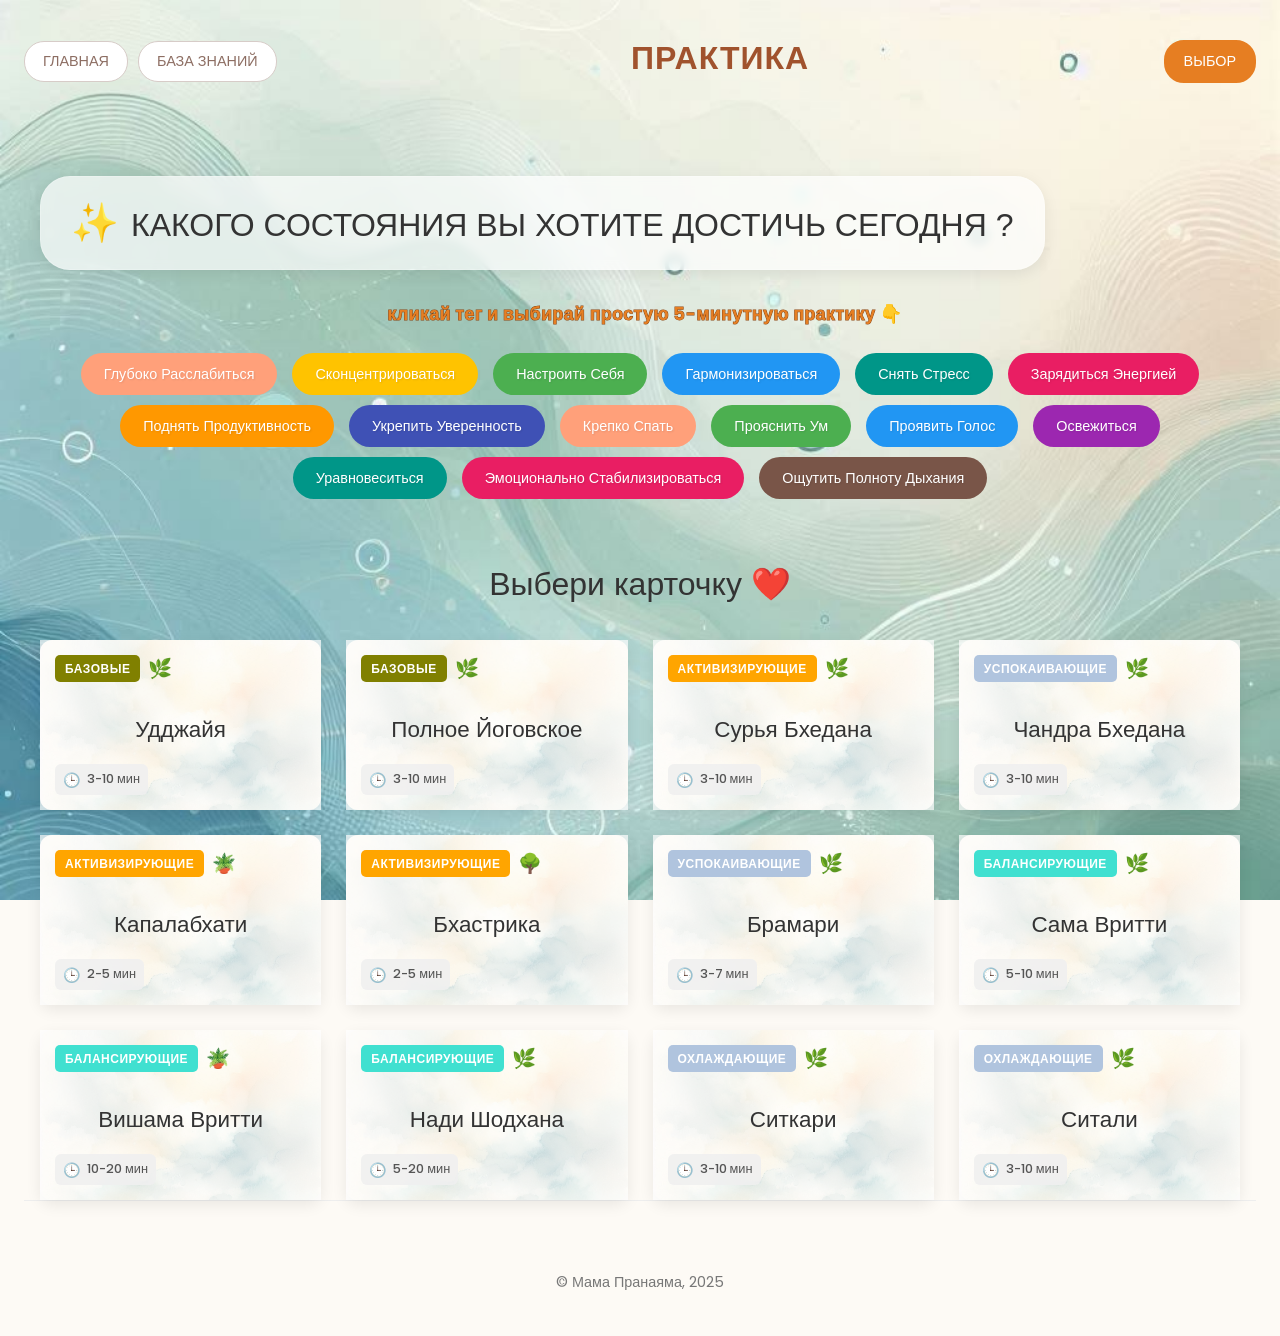
==== commit c9c82b7f: "Update practice.html" ====
--- a/practice.html
+++ b/practice.html
@@ -11,7 +11,7 @@
 </head>
 <body>
     <div class="container">
-        <!-- HEADER (Simplified) -->
+        <!-- HEADER -->
         <header class="site-header">
             <div class="top-nav-bar">
                 <div class="nav-group-left">
@@ -20,18 +20,17 @@
                 </div>
                 <h1 class="site-title">
                     <a class="site-title-link" href="index.html"> 
-                      <span class="title-part">ДЫХАНИЕ</span><span class="title-separator"> • </span>
-                      <span class="title-part">УМ</span>
+                      <span class="title-part">ПРАКТИКА</span>
                     </a>
                 </h1>
                 <div class="nav-group-right">
-                    <a href="practice.html" class="nav-button current-page" style="border-color: #E67E22; color: #E67E22;">ПРАКТИКА</a>
+                    <a href="practice.html" class="nav-button current-page" style="background-color: #E67E22; color: #fff; border: 2px solid #E67E22;">ВЫБОР</a>
                 </div>
             </div>
         </header>
 
         <main class="pranayama-content">
-            <!-- GAME / MOOD SELECTOR (Moved here from Index Header) -->
+            <!-- GAME / MOOD SELECTOR -->
             <h2 id="tags-section" class="tags-prompt-headline">КАКОГО СОСТОЯНИЯ ВЫ ХОТИТЕ ДОСТИЧЬ СЕГОДНЯ ?</h2>
             <div class="tags-navigation">
                 <div class="tag-prompt"> кликай тег и выбирай простую 5-минутную практику 👇</div> 
@@ -56,19 +55,135 @@
             </div>
 
             <h2>Выбери карточку ❤️</h2>
+            
             <!-- GRID WITH CARDS -->
             <div class="pranayama-grid" id="pranayamaGrid">
-                <!-- Вставь сюда весь код карточек (<a href... class="pranayama-block">...</a>) из твоего старого index.html -->
-                <!-- Я не буду дублировать их все здесь, чтобы не забивать ответ, просто скопируй блоки от <!-- Удджайя --> до <!-- Ситали -->
-                <!-- НАЧАЛО ВСТАВКИ -->
-                  <!-- Сюда вставь карточки -->
-                  <p style="text-align:center; width: 100%;">⚠️ Скопируйте сюда блоки карточек из старого файла (Удджайя, Капалабхати и т.д.)</p>
-                <!-- КОНЕЦ ВСТАВКИ -->
-            </div>
+
+                <!-- Удджайя (technique_uddjaya.html) -->
+                <a href="technique_uddjaya.html" target="_blank" class="pranayama-block" data-tags="Проявить_Голос Эмоционально_Стабилизироваться Сконцентрироваться Ощутить_Полноту_Дыхания Успокоить_Ум">
+                    <div class="pranayama-top-info">
+                        <span class="pranayama-class-label label-basic">БАЗОВЫЕ</span>
+                        <div class="level-indicator"><span class="level-icon">🌿</span></div>
+                    </div>
+                    <h3>Удджайя</h3>
+                    <div class="pranayama-duration"><span class="duration-icon">🕒</span><span class="duration-text">3-10 мин</span></div>
+                </a>
+
+                <!-- Полное Йоговское (technique_vibhagia.html) -->
+                <a href="technique_vibhagia.html" target="_blank" class="pranayama-block" data-tags="Крепко_спать Гармонизироваться Проявить_Голос Снять_Стресс Эмоционально_Стабилизироваться Ощутить_Полноту_Дыхания Успокоить_Ум">
+                    <div class="pranayama-top-info">
+                        <span class="pranayama-class-label label-basic">БАЗОВЫЕ</span>
+                        <div class="level-indicator"><span class="level-icon">🌿</span></div>
+                    </div>
+                    <h3>Полное Йоговское</h3>
+                    <div class="pranayama-duration"><span class="duration-icon">🕒</span><span class="duration-text">3-10 мин</span></div>
+                </a>
+
+                <!-- Сурья Бхедана (technique_suria.html) -->
+                <a href="technique_suria.html" target="_blank" class="pranayama-block" data-tags="Укрепить_Уверенность Зарядиться_Энергией Поднять_Продуктивность Прояснить_Ум">
+                    <div class="pranayama-top-info">
+                        <span class="pranayama-class-label label-activating">АКТИВИЗИРУЮЩИЕ</span>
+                        <div class="level-indicator"><span class="level-icon">🌿</span></div>
+                    </div>
+                    <h3>Сурья Бхедана</h3>
+                    <div class="pranayama-duration"><span class="duration-icon">🕒</span><span class="duration-text">3-10 мин</span></div>
+                </a>
+
+                <!-- Чандра Бхедана (technique_chandra.html) -->
+                <a href="technique_chandra.html" target="_blank" class="pranayama-block" data-tags="Крепко_Спать Охладиться Глубоко_Расслабиться Снять_Стресс Прояснить_Ум">
+                    <div class="pranayama-top-info">
+                        <span class="pranayama-class-label label-calming">УСПОКАИВАЮЩИЕ</span>
+                        <div class="level-indicator"><span class="level-icon">🌿</span></div>
+                    </div>
+                    <h3>Чандра Бхедана</h3>
+                    <div class="pranayama-duration"><span class="duration-icon">🕒</span><span class="duration-text">3-10 мин</span></div>
+                </a>
+
+                <!-- Капалабхати (technique_kapalabhati.html) -->
+                <a href="technique_kapalabhati.html" target="_blank" class="pranayama-block" data-tags="Прояснить_Ум Зарядиться_Энергией Поднять_Продуктивность">
+                    <div class="pranayama-top-info">
+                        <span class="pranayama-class-label label-activating">АКТИВИЗИРУЮЩИЕ</span>
+                        <div class="level-indicator"><span class="level-icon">🪴</span></div>
+                    </div>
+                    <h3>Капалабхати</h3>
+                    <div class="pranayama-duration"><span class="duration-icon">🕒</span><span class="duration-text">2-5 мин</span></div>
+                </a>
+
+                <!-- Бхастрика (technique_bhastrika.html) -->
+                <a href="technique_bhastrika.html" target="_blank" class="pranayama-block" data-tags="Укрепить_Уверенность Зарядиться_Энергией Поднять_Продуктивность">
+                    <div class="pranayama-top-info">
+                        <span class="pranayama-class-label label-activating">АКТИВИЗИРУЮЩИЕ</span>
+                        <div class="level-indicator"><span class="level-icon">🌳</span></div>
+                    </div>
+                    <h3>Бхастрика</h3>
+                    <div class="pranayama-duration"><span class="duration-icon">🕒</span><span class="duration-text">2-5 мин</span></div>
+                </a>
+
+                <!-- Брамари (technique_bramari.html) -->
+                <a href="technique_bramari.html" target="_blank" class="pranayama-block" data-tags="Крепко_Спать Глубоко_Расслабиться Снять_Стресс Прояснить_Ум Успокоить_Ум">
+                    <div class="pranayama-top-info">
+                        <span class="pranayama-class-label label-calming">УСПОКАИВАЮЩИЕ</span>
+                        <div class="level-indicator"><span class="level-icon">🌿</span></div>
+                    </div>
+                    <h3>Брамари</h3>
+                    <div class="pranayama-duration"><span class="duration-icon">🕒</span><span class="duration-text">3-7 мин</span></div>
+                </a>
+
+                <!-- Сама Вритти (ВНИМАНИЕ: techique_samavr.html - опечатка в имени файла, но ссылка верная) -->
+                <a href="techique_samavr.html" target="_blank" class="pranayama-block" data-tags="Глубоко_Расслабиться Уравновеситься Эмоционально_Стабилизироваться Сконцентрироваться Успокоить_Ум">
+                    <div class="pranayama-top-info">
+                        <span class="pranayama-class-label label-balancing">БАЛАНСИРУЮЩИЕ</span>
+                        <div class="level-indicator"><span class="level-icon">🌿</span></div>
+                    </div>
+                    <h3>Сама Вритти</h3>
+                    <div class="pranayama-duration"><span class="duration-icon">🕒</span><span class="duration-text">5-10 мин</span></div>
+                </a>
+
+                <!-- Вишама Вритти (technique_vishamavr.html) -->
+                <a href="technique_vishamavr.html" target="_blank" class="pranayama-block" data-tags="Глубоко_Расслабиться Снять_Стресс Зарядиться_Энергией Настроить_Себя Успокоить_Ум Сконцентрироваться">
+                    <div class="pranayama-top-info">
+                        <span class="pranayama-class-label label-balancing">БАЛАНСИРУЮЩИЕ</span>
+                        <div class="level-indicator"><span class="level-icon">🪴</span></div>
+                    </div>
+                    <h3>Вишама Вритти</h3>
+                    <div class="pranayama-duration"><span class="duration-icon">🕒</span><span class="duration-text">10-20 мин</span></div>
+                </a>
+
+                <!-- Нади Шодхана (technique_nadish.html) -->
+                <a href="technique_nadish.html" target="_blank" class="pranayama-block" data-tags="Глубоко_Расслабиться Снять_Стресс Уравновеситься Прояснить_Ум">
+                     <div class="pranayama-top-info">
+                        <span class="pranayama-class-label label-balancing">БАЛАНСИРУЮЩИЕ</span>
+                        <div class="level-indicator"><span class="level-icon">🌿</span></div>
+                    </div>
+                    <h3>Нади Шодхана</h3>
+                    <div class="pranayama-duration"><span class="duration-icon">🕒</span><span class="duration-text">5-20 мин</span></div>
+                </a>
+
+                <!-- Ситкари (technique_sitkari.html) -->
+                <a href="technique_sitkari.html" target="_blank" class="pranayama-block" data-tags="Освежиться Проявить_Голос">
+                    <div class="pranayama-top-info">
+                        <span class="pranayama-class-label label-calming">ОХЛАЖДАЮЩИЕ</span>
+                        <div class="level-indicator"><span class="level-icon">🌿</span></div>
+                    </div>
+                    <h3>Ситкари</h3>
+                    <div class="pranayama-duration"><span class="duration-icon">🕒</span><span class="duration-text">3-10 мин</span></div>
+                </a>
+
+                <!-- Ситали (technique_sitali.html) -->
+                <a href="technique_sitali.html" target="_blank" class="pranayama-block" data-tags="Освежиться Проявить_Голос">
+                    <div class="pranayama-top-info">
+                        <span class="pranayama-class-label label-calming">ОХЛАЖДАЮЩИЕ</span>
+                        <div class="level-indicator"><span class="level-icon">🌿</span></div>
+                    </div>
+                    <h3>Ситали</h3>
+                    <div class="pranayama-duration"><span class="duration-icon">🕒</span><span class="duration-text">3-10 мин</span></div>
+                </a>
+
+            </div> <!-- Конец Grid -->
         </main>
 
         <footer>
-             <p style="text-align: center; margin-top: 40px;">© Мама Пранаяма, 2025</p>
+             <p style="text-align: center; margin-top: 40px; color: #777;">© Мама Пранаяма, 2025</p>
         </footer>
     </div>
     <script src="script.js"></script>
